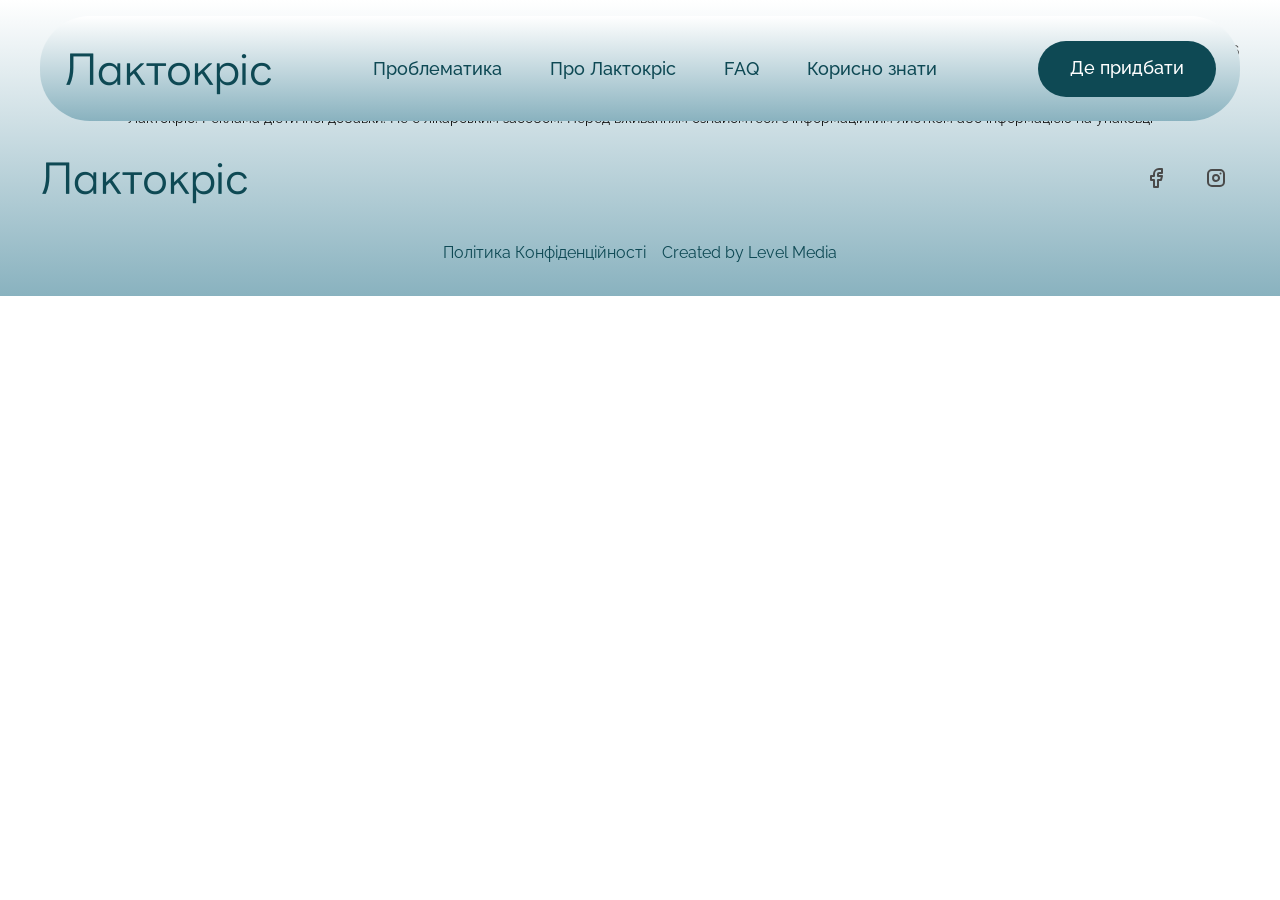
==== blog.html @ 5321812a "Maked section "FAQ"" ====
<!DOCTYPE html>
<html lang="uk">
<head>
  <meta charset="UTF-8">
  <!-- <base href=""> -->
  <title>Лакторіс - Блоги</title>
  <meta name="viewport" content="width=device-width, initial-scale=1.0">

  <link rel="preload" href="assets/fonts/LINESeedJP-Regular.ttf" as="font" type="font/ttf" crossorigin>
  <link rel="preload" href="assets/fonts/Raleway-Light.ttf" as="font" type="font/ttf" crossorigin>
  <link rel="preload" href="assets/fonts/Raleway-Regular.ttf" as="font" type="font/ttf" crossorigin>
  <link rel="preload" href="assets/fonts/Raleway-Medium.ttf" as="font" type="font/ttf" crossorigin>
  <link rel="preload" href="assets/fonts/Raleway-SemiBold.ttf" as="font" type="font/ttf" crossorigin>

  <link rel="stylesheet" href="assets/css/styles.css">

  <!-- <link rel="shortcut icon" href="/assets/img/favicon/favicon.ico" type="image/x-icon">
  <link rel="icon" href="/assets/img/favicon/favicon.ico" type="image/x-icon">
  <link rel="apple-touch-icon" sizes="57x57" href="/assets/img/favicon/apple-icon-57x57.png">
  <link rel="apple-touch-icon" sizes="60x60" href="/assets/img/favicon/apple-icon-60x60.png">
  <link rel="apple-touch-icon" sizes="72x72" href="/assets/img/favicon/apple-icon-72x72.png">
  <link rel="apple-touch-icon" sizes="76x76" href="/assets/img/favicon/apple-icon-76x76.png">
  <link rel="apple-touch-icon" sizes="114x114" href="/assets/img/favicon/apple-icon-114x114.png">
  <link rel="apple-touch-icon" sizes="120x120" href="/assets/img/favicon/apple-icon-120x120.png">
  <link rel="apple-touch-icon" sizes="144x144" href="/assets/img/favicon/apple-icon-144x144.png">
  <link rel="apple-touch-icon" sizes="152x152" href="/assets/img/favicon/apple-icon-152x152.png">
  <link rel="apple-touch-icon" sizes="180x180" href="/assets/img/favicon/apple-icon-180x180.png">
  <link rel="icon" type="image/png" sizes="192x192"  href="/assets/img/favicon/android-icon-192x192.png">
  <link rel="icon" type="image/png" sizes="32x32" href="/assets/img/favicon/favicon-32x32.png">
  <link rel="icon" type="image/png" sizes="96x96" href="/assets/img/favicon-96x96.png">
  <link rel="icon" type="image/png" sizes="16x16" href="/assets/img/favicon-16x16.png">
  <link rel="manifest" href="/assets/img/favicon/manifest.json">
  <meta name="msapplication-TileColor" content="#ffffff">
  <meta name="msapplication-TileImage" content="/assets/img/favicon/ms-icon-144x144.png">
  <meta name="theme-color" content="#ffffff"> -->
</head>
<body>
    <div class="page__inner">
      <header class="page-header__wrapper">
        <div id="header" class="header">
          <a href="/" class="logo not-style" aria-label="На головну сторінку Лактокріс">Лактокріс</a>
          <nav class="nav nav--desktop" aria-label="Головне меню">
            <ul class="not-style">
              <li><a href="#">Проблематика</a></li>
              <li><a href="#">Про Лактокріс</a></li>
              <li><a href="#">FAQ</a></li>
              <li><a href="#">Корисно знати</a></li>
            </ul>
          </nav>
          <a href="#" class="btn btn--primary nav--desktop">Де придбати</a>
          <button class="btn btn--primary burger" id="header-burger" aria-expanded="false" aria-controls="mobile-nav" aria-label="Відкрити меню"><span aria-hidden="true"></span><span aria-hidden="true"></span><span aria-hidden="true"></span></button>
        </div>
        <nav class="nav nav--mobile" id="mobile-nav" aria-label="Мобільне меню">
          <ul class="not-style">
            <li><a href="#">Проблематика</a></li>
            <li><a href="#">Про Лактокріс</a></li>
            <li><a href="#">FAQ</a></li>
            <li><a href="#">Корисно знати</a></li>
          </ul>
          <a href="#" class="btn btn--primary nav--mobile">Де придбати</a>
        </nav>
      </header>
      <main class="main">

      </main>
        
      <footer class="page-footer__wrapper">
        <div class="footer container" id="footer">
          <address class="footer__links not-style">
            <a href="https://eurolifecare.com.ua/" aria-label="На головну сторінку Eurolifecare">
              <img src="assets/img/eurolifecare_logo.png" alt="Логотип Eurolifecare">
            </a>
            <div class="footer__link">
              <svg aria-hidden="true" xmlns="http://www.w3.org/2000/svg" width="24" height="24" fill="none" viewBox="0 0 24 24">
                <use xmlns:xlink="http://www.w3.org/1999/xlink" xlink:href="assets/img/sprites.svg#map-pin"></use>
              </svg>
              <a href="https://goo.gl/maps/f4gwStd8q7zMJ84H6" target="_blank" rel="noopener noreferrer">Україна, Київ, пр. Академіка Глушкова, 42 Б</a>
            </div>
            <div class="footer__link">
              <svg aria-hidden="true" xmlns="http://www.w3.org/2000/svg" width="24" height="24" fill="none" viewBox="0 0 24 24">
                <use xmlns:xlink="http://www.w3.org/1999/xlink" xlink:href="assets/img/sprites.svg#mail"></use>
              </svg>
              <a href="mailto:info@eurolifecare.com.ua">info@eurolifecare.com.ua</a>
            </div>
            <div class="footer__link">
              <svg aria-hidden="true" xmlns="http://www.w3.org/2000/svg" width="24" height="24" fill="none" viewBox="0 0 24 24">
                <use xmlns:xlink="http://www.w3.org/1999/xlink" xlink:href="assets/img/sprites.svg#phone"></use>
              </svg>
              <a href="tel:+380445266486">+38 (044) 526 64 86</a>
            </div>
          </address>
          <div>
            <p>
              <small>Лактокріс. Реклама дієтичної добавки. Не є лікарським засобом. Перед вживанням ознайомтеся з інформаційним листком або інформацією на упаковці</small>
            </p>
          </div>
          <div class="footer__social-links">
            <a href="/" class="logo not-style" aria-label="На головну сторінку Лактокріс">Лактокріс</a>
            <nav class="social-links" aria-label="Соціальні мережі">
              <ul class="not-style">
                <li class="social-links__item">
                  <a class="not-style" href="#" aria-label="Перейти на сторінку Facebook" target="_blank" rel="noopener noreferrer">
                    <svg aria-hidden="true" xmlns="http://www.w3.org/2000/svg" width="24" height="24" fill="none" viewBox="0 0 24 24">
                      <use xmlns:xlink="http://www.w3.org/1999/xlink" xlink:href="assets/img/sprites.svg#facebook"></use>
                    </svg>
                  </a>
                </li>
                <li class="social-links__item">
                  <a class="not-style" href="#" aria-label="Перейти на сторінку Instagram" target="_blank" rel="noopener noreferrer">
                    <svg aria-hidden="true" xmlns="http://www.w3.org/2000/svg" width="24" height="24" fill="none" viewBox="0 0 24 24">
                      <use xmlns:xlink="http://www.w3.org/1999/xlink" xlink:href="assets/img/sprites.svg#instagram"></use>
                    </svg>
                  </a>
                </li>
              </ul>
            </nav>
          </div>
          <div class="footer__legal">
            <a href="privacy-policy.html">Політика Конфіденційності</a>
            <a href="https://levelmedia.com.ua/" target="_blank" rel="noopener noreferrer">Created by Level Media</a>
          </div>
        </div>
      </footer>
    </div>

    <script src="assets/js/main.js"></script>
  </body>
</html>
---- assets/css/styles.css ----
:root {
  --white: #ffffff;
  --gray_400: #6F6E6E;
  --gray_500: #4A4A4A;
  --black_900: #111111;
  --black_1000: #000000;

  --blue_100: #E4EFF3;
  --blue_300: #89B2BF;
  --blue_400: #86A4AA;
  --blue_600: #0E4954;
  --blue_700: #0A3138;
  --blue_800: #08252B;

  --font-main: Raleway,Arial,sans-serif;
  --font-heading: "Line Seed JP",Arial,sans-serif;


  --h1-size: 64px;
  --h2-size: 36px;
  --h3-size: 24px;
  --h4-size: 20px;
  --h5-size: 18px;
  --h6-size: 14px;

  --label-size: 18px;
  --btn-size: 18px;
  --menu-size: 18px;
  --body-size: 16px;
  --bode-small-size: 14px;
  --input-size: 14px;
  --breadcrumbs-size:16px;

  --line-14: 1.4;
  --line-135: 1.35;
  --line-12: 1.2;
  --line-15: 1.15;

  --container-1600: calc(1600px + (120px * 2))
}

*,
*::before,
*::after {
  box-sizing: inherit;
}

html {
  height: 100%;
}

body {
  margin: 0;
  padding: 0;
  
  color: var(--gray_500);
  font-family: var(--font-main);
  
  
  box-sizing: border-box;
}
.page__inner{
  min-height: 100%;
  display: flex;
  flex-direction: column;
  box-sizing: border-box;
}
main{
  flex: 1 0 auto;
}

a {
  color: inherit;
}
@font-face {
  font-family: "Raleway";
  src: url("../fonts/Raleway-Light.ttf") format("truetype");
  font-weight: 300;
  font-style: normal;
  font-display: swap;
}
@font-face {
  font-family: "Raleway";
  src: url("../fonts/Raleway-Regular.ttf") format("truetype");
  font-weight: 400;
  font-style: normal;
  font-display: swap;
}
@font-face {
  font-family: "Raleway";
  src: url("../fonts/Raleway-Medium.ttf") format("truetype");
  font-weight: 500;
  font-style: normal;
  font-display: swap;
}
@font-face {
  font-family: "Raleway";
  src: url("../fonts/Raleway-SemiBold.ttf") format("truetype");
  font-weight: 600;
  font-style: normal;
  font-display: swap;
}
@font-face {
  font-family: "Raleway";
  src: url("../fonts/Raleway-Bold.ttf") format("truetype");
  font-weight: 700;
  font-style: normal;
  font-display: swap;
}

@font-face {
  font-family: "Line Seed JP";
  src: url("../fonts/LINESeedJP-Regular.ttf") format("truetype");
  font-weight: 400;
  font-style: normal;
  font-display: swap;
}

.btn {
  display: inline-flex;
  gap: 8px;
  align-items: center;
  justify-content: center;
  min-height: 56px;
  padding: 0 32px;
  border-radius: 100px;
  text-decoration: none;
  font-family: inherit;
  background-color: transparent;
  font-size: var(--btn-size);
  line-height: var(--line-135);
  font-weight: 500;
  border: none;
  cursor: pointer;
  transition: background 0.2s ease, transform 0.2s ease, color 0.2s ease, outline 0.2s ease;
}
.btn:disabled{
  cursor: not-allowed;
}
.btn--icon{
  padding: 0 16px;
}
.btn--icon,
.btn--primary{
  color: var(--white);
  background-color: var(--blue_600);
}
.btn--icon:not(:disabled):hover,
.btn--primary:not(:disabled):hover{
  background-color: var(--blue_700);
}
.btn--icon:not(:disabled):focus-visible,
.btn--primary:not(:disabled):focus-visible{
  outline: 3px solid var(--blue_300);
  outline-offset: 0;
}
.btn--icon:not(:disabled):active,
.btn--primary:not(:disabled):active{
  background-color: var(--blue_800);
  color: var(--white);
}
.btn.btn--icon:disabled,
.btn.btn--primary:disabled{
  background-color: var(--gray_400) !important;
  color: var(--white) !important;
}

@property --color-start {
  syntax: '<color>';
  initial-value: #E4EFF3;
  inherits: false;
}

@property --color-end {
  syntax: '<color>';
  initial-value: #E4EFF3;
  inherits: false;
}
.btn--secondary {
  background: radial-gradient( var(--color-start), var(--color-end));
  box-shadow: inset 0 0 0 1px var(--blue_600);
  color: var(--blue_600);
  transition: --color-start 0.2s ease, --color-end 0.2s ease;
}

.btn--secondary:not(:disabled):hover {
  --color-start: #E4EFF3;
  --color-end: #89B2BF;
  box-shadow: inset 0 0 0 1px var(--blue_700);
}

.btn--secondary:not(:disabled):focus-visible{
  box-shadow: inset 0 0 0 1px var(--blue_700);
  outline: 3px solid var(--blue_700);
  color: var(--blue_700);
  outline-offset: 0;
}
.btn--secondary:not(:disabled):active{
  --color-start: #08252B;
  --color-end: #08252B;
  color: var(--white);
}
.btn.btn--secondary:disabled{
  --color-start: #E4EFF3;
  --color-end: #E4EFF3;
  box-shadow: inset 0 0 0 1px var(--gray_400) !important;
  color: var(--gray_500) !important;
}


a:not(.btn) {
  transition: color 0.2s ease;
  text-decoration: underline dotted;
}
a:not(.btn):hover {
  color: var(--blue_600);
}
h1,
h2,
.h1,
.h2{
  margin: 0 0 16px;
  color: var(--blue_600);
  line-height: var(--line-12);
  font-weight: 600;
}

h3,
h4,
.h3,
.h4 {
  margin: 0 0 16px;
  color: var(--blue_600);
  line-height: var(--line-14);
  font-weight: 600;
}
h5,
h6,
.h5,
.h6{
  margin: 0 0 8px;
  color: var(--blue_600);
  line-height: var(--line-14);
  font-weight: 600;
}

h1, .h1 {
  font-size: var(--h1-size);
}
h2, .h2 {
  font-size: var(--h2-size);
}
h3, .h3 {
  font-size: var(--h3-size);
}
h4, .h4 {
  font-size: var(--h4-size);
}
h5, .h5 {
  font-size: var(--h5-size);
}
h6, .h6 {
  font-size: var(--h6-size);
}

p:not(:last-child), .custom-table:not(:last-child), .quote-card:not(:last-child) {
  margin: 0 0 12px;
}
p:last-child{
  margin-bottom: 0 !important;
}
p:first-child {
    margin-top: 0 !important;
}
p, ul:not(.not-style) li, a, .a-link, th{
  font-size: var(--body-size);
  line-height: var(--line-14);
  font-weight: 400;
}
p > strong,
p > b{
  font-weight: 600;
}

ul:not(.not-style),
ol:not(.not-style) {
  margin: 0;
  padding: 0;
}
ul:not(.not-style):not(:last-child),
ol:not(.not-style):not(:last-child) {
  margin-bottom: 12px;
}
ul.not-style,
ul.not-style li,
ol.not-style,
ol.not-style li{
  list-style: none;
  margin: 0;
  padding: 0;
}

ul:not(.not-style) li,
ol:not(.not-style) li {
  margin-left: 21px;
}
ul:not(.not-style) li:not(:last-child),
ol:not(.not-style) li:not(:last-child) {
  margin-bottom: 8px;
}

ul:not(.not-style) li::marker {
  font-size: 10px;
}
a.not-style{
  text-decoration: none;
  display: block;
  line-height: 0;
}
address.not-style{
  font-style: normal;
}
p small{
  font-size: var(--bode-small-size);
}

.custom-table {
  width: 100%;
  border-collapse: separate; 
  border-spacing: 0;
  border-radius: 24px;
  overflow: hidden;
  color: var(--blue_700);
  text-align: center;
  background-color: var(--white);
}

.custom-table th,
.custom-table td {
  padding: 16px;
  margin: 0;
}

.custom-table thead th {
  background-color: var(--blue_100);
}

.custom-table th:not(:last-child),
.custom-table td:not(:last-child) {
  border-right: 1px solid var(--blue_100);
}

.quote-card {
  display: flex;
  flex-direction: column;
  gap: 24px;
  padding: 24px;
  border-radius: 40px;
  background-color: var(--blue_100);
  margin: 0;
  box-sizing: border-box;
}
.quote-card__body {
  display: flex;
  flex-direction: column;
  gap: 16px;
}
.quote-icon {
  fill: var(--blue_700);
  flex-shrink: 0;
}
.quote-icon--start {
  align-self: flex-start;
}
.quote-icon--end {
  align-self: flex-end;
  transform: rotate(180deg);
}
.quote-card__content {
  margin: 0;
}
.quote-card__content p {
  margin: 0;
  color: var(--blue_700);
}
.quote-card__author {
  color: var(--gray_500);
}

.embed-responsive {
  position:relative;
  display:block;
  width:100%;
  padding:0;
  overflow:hidden
}
.embed-responsive::before {
  content:'';
  display:block;
  padding-top:56.25%
}
.embed-responsive img,.embed-responsive iframe,.embed-responsive video {
  position:absolute;
  top:0;
  bottom:0;
  left:0;
  width:100%;
  height:auto;
  border:0
}
.embed-responsive--4-3::before {
  padding-top:75%
}


.page-header__wrapper{
  position: fixed;
  top: 0;
  left: 0;
  width: 100%;
  padding: 0 120px;
  z-index: 10;
  transition: transform 0.3s ease;
}

/* For the script, hiding header */
.page-header__wrapper.is-hidden {
  transform: translateY(-100%);
}

.header {
  display: flex;
  justify-content: space-between;
  align-items: center;
  background: linear-gradient(180deg, #FFFFFF 0%, #89B2BF 100%);
  border-radius: 50px;
  padding: 24px;
  width: 100%;
  margin: 16px auto 0;
  z-index: 10;
  max-width: 1600px;
  position: relative;
}

.logo {
  font-size: 40px;
  font-weight: 400;
  line-height: var(--line-14);
  font-family: var(--font-heading);
  color: var(--blue_600);
  text-decoration: none;
}

.nav a:not(.btn) {
  text-decoration: none;
  color: var(--blue_600);
  font-weight: 500;
  font-size: var(--menu-size);
  line-height: var(--line-14);
  transition: color 0.2s ease;
  padding: 16px;
}
.nav.nav--desktop ul {
  display: flex;
  gap: 16px;
}
.nav.nav--mobile ul {
  margin-top: 52px;
  display: flex;
  flex-direction: column;
  gap: 8px;
}
.nav ul.not-style li{
  display: flex;
  justify-content: center;
}
.nav.nav--mobile {
  display: none;
  flex-direction: column;
  position: absolute;
  right: 0;
  top:0;
  z-index: 9;
  margin: calc(16px + 52px) 32px 0 0;
  background-color: var(--blue_100);
  border-radius: 0 20px 24px 24px;
  width: 288px;
  padding: 0px 16px 16px;
  transform: translateY(-20px);
  opacity: 0;
  visibility: hidden;
  pointer-events: none;
  transition: transform 0.3s, opacity 0.3s, visibility 0.3s;
}
.nav.nav--mobile.active {
  transform: translateY(0);
  opacity: 1;
  visibility: visible;
  pointer-events: auto;
  border-radius: 0 10px 24px 24px;
}
.nav a:not(.btn):hover {
    color: var(--blue_700);
}
.burger {
  display: none;
}

footer{
  flex-shrink: 0;
}
.page-footer__wrapper{
  padding: 24px 0 16px;
  background: linear-gradient(180deg, #FFFFFF 0%, #89B2BF 100%);
}
.footer{
  display: flex;
  flex-direction: column;
  gap: 24px;
}
.footer div:nth-child(2) > p{
  text-align: center;
  color: var(--black_900);
}
.footer__links{
  display: flex;
  justify-content: space-between;
}
.footer__link{
  display: flex;
  gap: 8px;
  padding: 16px 0;
}
.footer__social-links{
  display: flex;
  justify-content: space-between;
  align-items: center;
}
.social-links ul{
  display: flex;
  gap: 12px;
}
.social-links__item {
  width: 48px;
  height: 48px;
  display: flex;
  justify-content: center;
  align-items: center;
}
.footer__legal{
  display: flex;
  gap: 16px;
  justify-content: center;
}
.footer__legal a{
  padding: 16px 0;
  color: var(--blue_600);
  text-decoration: none;
}

.page-footer__wrapper a:focus-visible {
  outline: 3px solid var(--blue_600);
  outline-offset: 4px;
  border-radius: 4px;
}

.page-footer__wrapper a:focus:not(:focus-visible) {
  outline: none;
}

.section {
  margin: 120px 0;
}
.section:first-child {
  margin-top: 0;
}

.container,
.container-2 {
  padding: 0 120px;
  margin-right: auto;
  margin-left: auto;
  max-width: var(--container-1600);
}
.container-3 {
  margin-right: auto;
  margin-left: auto;
  padding: 0 150px;
  max-width: calc(1062px + (150px * 2));
}

.hero {
  display: flex;
  justify-content: space-between;
  position: relative;
  margin-top: 168px;
  padding: 40px 96px 0;
  border-radius: 64px;
  background-repeat: no-repeat;
  background-position: top;
  background-size: cover;
  background-image: url("../images/hero-2.png");
  position: relative;
  overflow: hidden;
}
.hero__ellipse{
  position: absolute;
  top: -932px;
  left: -747px;  
}
.hero::before{
  content: "";
  position: absolute;
  top: -932px;
  left: -747px;  
  width: 1941px;
  height: 1941px;
  z-index: 2;
  background-image: url("../images/Ellipse.svg");
}

.hero__header{
  display: flex;
  flex-direction: column;
  gap: 8px;
}
.hero__content {
  display: flex;
  flex-direction: column;
  gap: 24px;
  flex: 1 0 auto;
  z-index: 3;
}
.hero__img img{
  width: 100%;
  min-width: 360px;
}
.hero__img {
  z-index: 3;
  display: flex;
  align-items: end;
}

.hero h1 {
  font-family: var(--font-heading);
  font-size: 80px;
  font-weight: 400;
  line-height: var(--line-14);
  margin: 0;
}

.hero h1 ~ p {
  display: flex;
  flex-wrap: wrap;
  align-items: center;
  gap: 8px;
  font-family: var(--font-main);
  font-size: 36px;
  line-height: var(--line-14);
  color: var(--blue_600);
  font-weight: 300;
}
.hero em{
  font-style: italic;
  background-color: var(--white);
  border-radius: 100px;
  display: flex;
  justify-self: start;
  color: var(--blue_800);
  padding: 8px 16px;
  font-weight: 400;
}
.hero__cta .btn{
  flex-shrink: 0;
}
.hero__cta{
  display: flex;
  align-items: start;
  gap: 40px;
}
.hero__cta img{
  max-width: 524px;
  width: 100%;
}

.card {
  display: flex;
  gap: 16px;
  flex-direction: column;
  padding: 24px;
  border-radius: 40px;
  background: linear-gradient(180deg, var(--blue_100) 0%,var(--white) 100%);
}
.container__header {
  text-align: center;
}
.container__header *:last-child{
  margin: 0;
}

.container__content {
  display: flex;
  gap: 24px;
  flex-direction: column;
}
.problems__list {
  display: grid;
  grid-template-columns: repeat(3, 1fr);
  gap: 16px;
}
.card__img {
  display: flex;
  justify-content: center;
}
.card__text h4 {
  text-align: center;
}
.card__text p {
  color: var(--gray_400);
}

.medicinal-product {
  display: flex;
  gap: 96px;
  align-items: center;
}
.medicinal-product__img {
  border-radius: 48px;
  flex: 0 0 33.333%;
}
.medicinal-product__texts {
  display: flex;
  flex-direction: column;
  gap: 32px;
  align-items: start;
  flex: 1;
}
.medicinal-product__texts h2 {
  margin: 0;
}

.advantage {
  display: flex;
  gap: 16px;
}
.advantage .card{
  flex: 1 0 35%;
}

.advantage__img {
  width: 25%;
  align-self: center;
}
.advantage__img img {
  width: 100%;
}

.how-to-take__steps {
  display: grid;
  grid-template-columns: repeat(3, 1fr);
  gap: 16px;
}

.step-badge {
  background-color: var(--blue_100);
  border-radius: 100px;
  padding: 8px 16px;
  display: flex;
  align-items: center;
  justify-content: center;
}

.step-badge *{
  margin: 0;
}

.how-to-take__texts {
  text-align: center;
}

.where-buy {
  display: flex;
  gap: 16px;
  align-items: end;
}
.where-buy__img {
  width: 37.5%;
}
.where-buy__img img {
  width: 100%;
}
.where-buy__info {
  display: flex;
  flex-direction: column;
  gap: 24px;
  flex: 1;
}
.where-buy__links {
  display: grid;
  gap: 8px;
  grid-template-columns: repeat(2, 1fr);
}

.faq-container {
  display: flex;
  flex-direction: column;
  gap: 16px;
}

.faq-item {
  border-radius: 24px;
  background-color: var(--blue_100);
  overflow: hidden;
  transition: background-color 0.3s ease, box-shadow 0.3s ease;
}

.faq-item.is-active {
  background-color: var(--white);
  box-shadow: inset 0 0 0 1px var(--blue_600);
}

.faq-header {
  width: 100%;
  display: flex;
  justify-content: space-between;
  align-items: center;
  padding: 16px 32px;
  background: none;
  border: none;
  cursor: pointer;
  text-align: left;
  color: var(--blue_600);
  transition: outline 0.2s ease;
}
.faq-header:focus {
  outline: none;
}

.faq-header:focus-visible {
  outline: 2px solid var(--blue_600);
  outline-offset: -2px;
  border-radius: 24px;
}

.faq-title {
  margin: 0;
}

.faq-icon {
  position: relative;
  width: 24px;
  height: 24px;
  display: flex;
  align-items: center;
  justify-content: center;
}

.faq-icon span {
  position: absolute;
  width: 14px;
  height: 2px;
  background-color: var(--blue_600);
  border-radius: 4px;
  transition: transform 0.3s ease;
}

.faq-icon span:nth-child(2) {
  transform: rotate(-90deg);
}

.faq-item.is-active .faq-icon span:nth-child(2) {
  transform: rotate(0deg); 
}

.faq-content {
  display: grid;
  grid-template-rows: 0fr;
  transition: grid-template-rows 0.3s ease-out;
}
.faq-item.is-active .faq-content {
  grid-template-rows: 1fr;
}

.faq-content-inner {
  min-height: 0;
  overflow: hidden;
}
.faq-content-inner p {
  margin: 0;
  padding: 0 32px 16px 32px;
  color: var(--gray_400);
}

@media (max-width: 1439px) {
  :root {
    --container-1600: calc(1600px + (40px * 2))
  }
  .page-header__wrapper,
  .container,
  .container-2 {
    padding: 0 40px;
  }

  .container-3 {
    margin-right: auto;
    margin-left: auto;
    padding: 0 40px;
    max-width: calc(1130px + (40px * 2));
  }

  .hero{
    padding: 40px 40px 0;
  }
  .hero::before{
    left: -1004px;
  }

  .medicinal-product__img {
    flex: 0 0 45%;
  }
}
@media (max-width: 1200px) {
  .container-2,
  .container-3 {
    padding: 0 92px;
  }
  .container-3 {
    max-width: var(--container-1600);
  }
  .nav--desktop {
    display: none;
  }
  .nav.nav--mobile {
    display: flex;
  }

  .burger {
    display: inline-flex;
    flex-direction: column;
    gap: 4px;
    width: calc(24px + (32px * 2));
    cursor: pointer;
    align-items: center;
    justify-content: center;
  }
  .burger span {
    display: block;
    width: calc(100% - 6px);
    height: 2px;
    background-color: var(--white);
    transition: transform 0.3s ease, opacity 0.3s ease;
    border-radius: 100px;
  }
  .burger.active span:nth-child(1) {
    transform: translateY(6px) rotate(45deg);
  }
  .burger.active span:nth-child(2) {
    opacity: 0;
  }
  .burger.active span:nth-child(3) {
    transform: translateY(-6px) rotate(-45deg);
  }

  .footer__links{
    flex-direction: column;
  }
  .hero{
    padding: 40px 40px 0;
  }
  .hero__cta {
    flex-direction: column;
  }
  .hero__content{
    flex: 0 0 100%;
  }
  .hero__cta img{
    margin-bottom: 24px;
    max-width: 59%;
  }
  .hero::before{
    left: -803px;
  }
  .hero__img {
    z-index: 2;
    display: flex;
    align-items: end;
    position: absolute;
    right: 0;
    bottom: 0px;
  }
  .hero__img img{
    min-width: auto;
    max-width: 370px;
  }

  .problems__list {
    grid-template-columns: repeat(1, 1fr);
  }
  .card__text p {
    margin: 0 32px;
    text-align: center;
  }
  
  .medicinal-product {
    flex-direction: column;
    gap: 24px;
  }
  .medicinal-product__img {
    flex: 0 0 100%;
  }

  .advantage {
    flex-direction: column;
  }
  .advantage .card{
    flex: 1 0 100%;
  }
  .advantage__img {
    width: auto;
  }

  .where-buy {
    flex-direction: column;
  }
  .where-buy__img,
  .where-buy__info {
    width: 100%;
  }
}
@media (max-width: 767px) {
  :root {
    --h1-size: 32px;
    --h2-size: 26px;
    --h3-size: 22px;
    --h4-size: 18px;
    --h5-size: 16px;

    --body-size: 14px;
    --breadcrumbs-size:14px;
  }

  h2,
  .h2 {
    line-height: var(--line-15);
  }
  .section {
    margin: 80px 0;
  }
  .container-2,
  .container-3 {
    padding: 0 64px;
  }

  .header {
    padding: 12px 16px;
    background: radial-gradient(#E4EFF3,#89B2BF);
  }
  .logo {
    font-size: 20px;
  }
  .nav.nav--mobile ul {
    margin-top: 40px;
  }
  .nav.nav--mobile {
    margin: calc(16px + 40px) 16px 0 0;
  }
  .footer__social-links{
    flex-direction: column;
    justify-content: start;
    align-items: start;
    gap: 16px;
  }
  .social-links__item:first-child{
    width: calc(48px - 12px);
    justify-content: start;
  }
  .hero{
    margin-top: 120px;
  }
  .hero__img {
    max-width: 50%;
  }
  .hero__img img{
    max-width: 350px;
  }

  .problems__list {
    grid-template-columns: repeat(1, 1fr);
  }
  .card__text p {
    margin: 0;
  }
  .how-to-take__steps {
    grid-template-columns: 1fr;
  }
}
@media (max-width: 550px) {
  :root {
    --container-1600: calc(1600px + (16px * 2))
  }
  .section {
    margin: 48px 0;
  }
  .page-header__wrapper,
  .container,
  .container-2,
  .container-3 {
    padding: 0 16px;
  }

  .btn:not(.burger) {
    padding: 0 16px;
  }
  .hero__img{
    display: none;
  }
  .hero h1 {
    font-size: 36px;
  }
  .hero h1 ~ p {
    font-size: 24px;
  }
  .hero{
    padding: 16px 16px 0;
    border-radius: 32px;
  }
  .hero__cta {
    gap: 24px;
  }
  .hero__cta img{
    margin-bottom: 16px;
    max-width: 100%;
  }
}
@media (max-width: 390px) {
  .footer__legal{
    flex-direction: column;
    gap: 8px;
  }
}
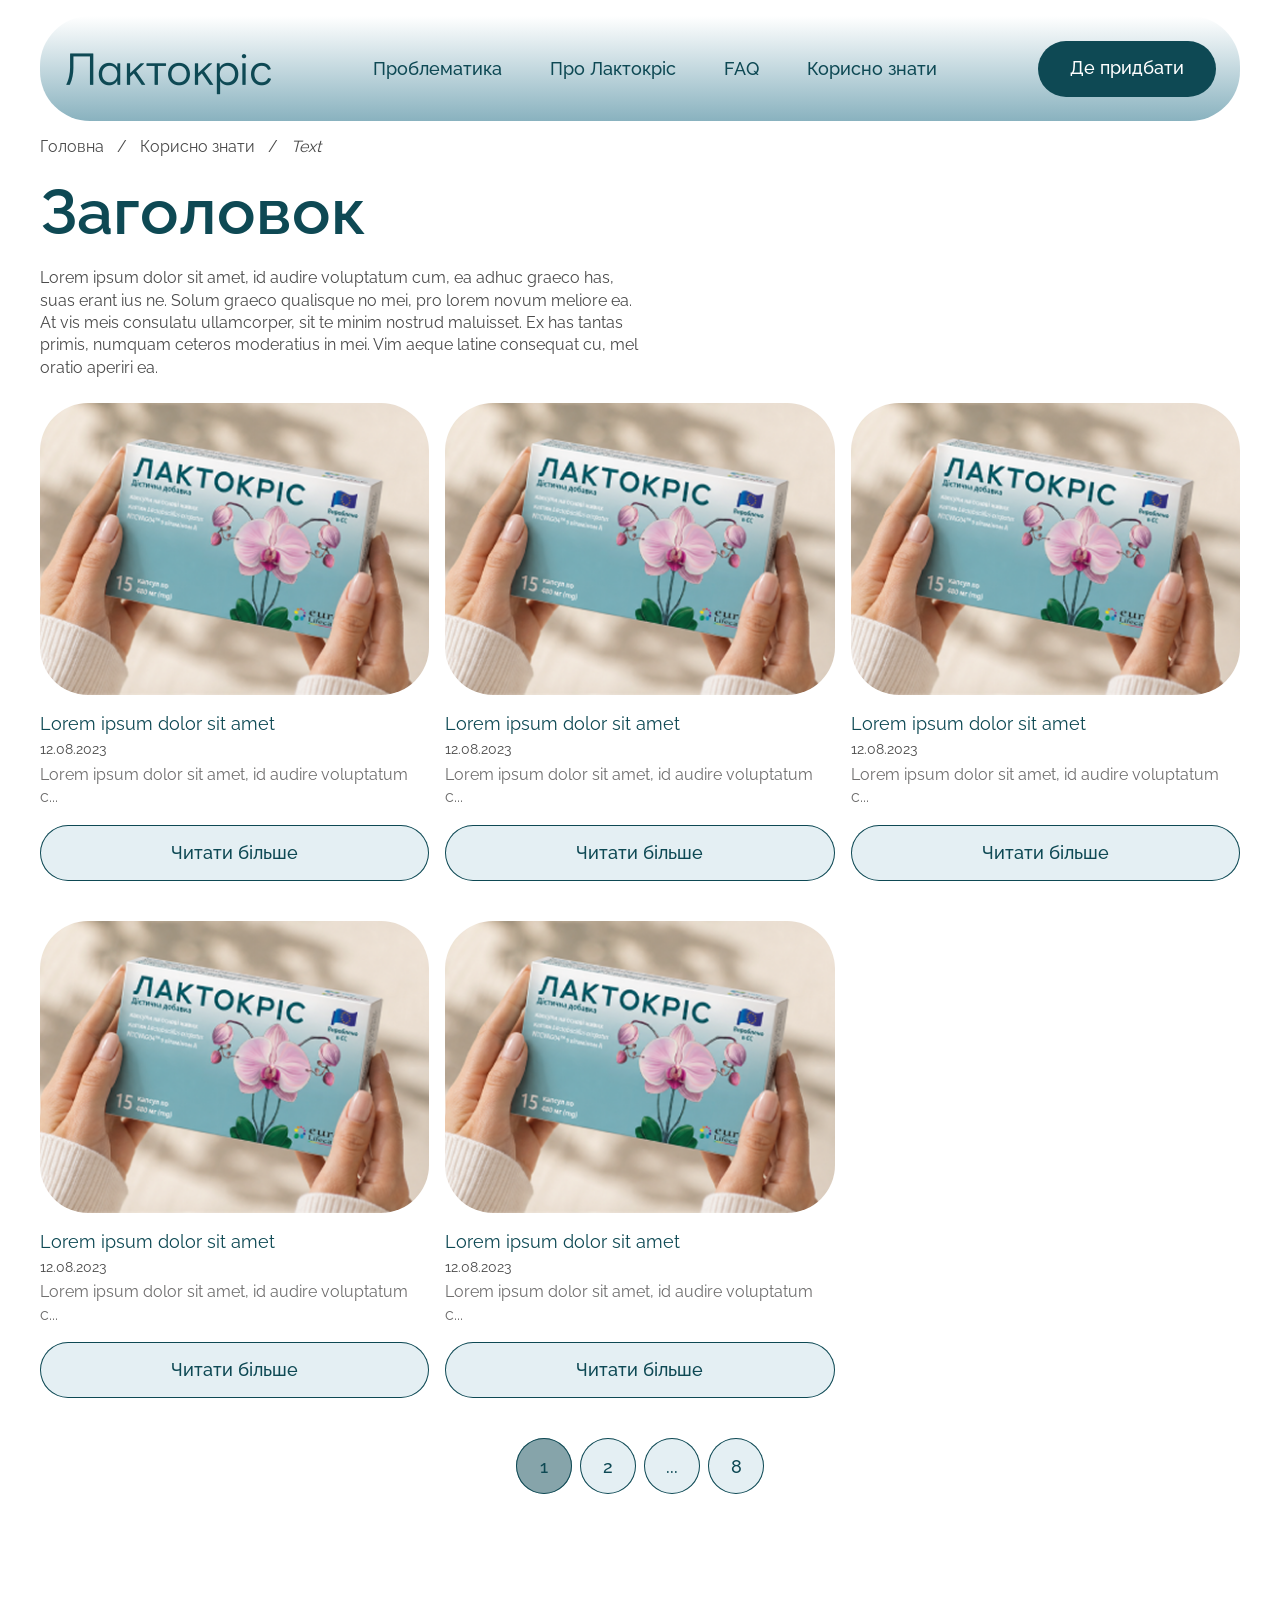
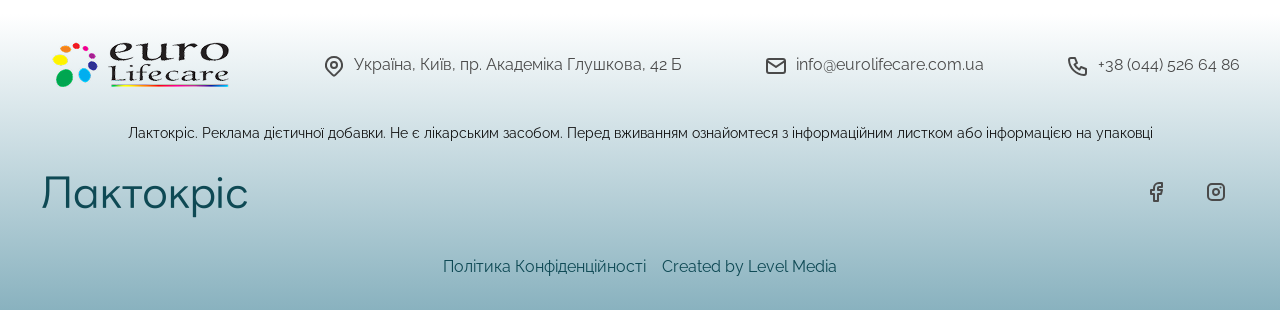
==== commit dac60175: "Maked page "Blog"" ====
--- a/blog.html
+++ b/blog.html
@@ -61,6 +61,176 @@
         </nav>
       </header>
       <main class="main">
+        <section class="container breadcrumb">
+          <nav aria-label="Хлібні крихти">
+            <ul class="breadcrumbs not-style-2" itemscope itemtype="https://schema.org/BreadcrumbList">
+              
+              <li class="breadcrumbs__item" itemprop="itemListElement" itemscope itemtype="https://schema.org/ListItem">
+                <a href="/" class="breadcrumbs__link" itemprop="item">
+                  <span itemprop="name">Головна</span>
+                </a>
+                <meta itemprop="position" content="1" />
+              </li>
+
+              <li class="breadcrumbs__item" itemprop="itemListElement" itemscope itemtype="https://schema.org/ListItem">
+                <a href="/korysno" class="breadcrumbs__link" itemprop="item">
+                  <span itemprop="name">Корисно знати</span>
+                </a>
+                <meta itemprop="position" content="2" />
+              </li>
+
+              <li class="breadcrumbs__item" itemprop="itemListElement" itemscope itemtype="https://schema.org/ListItem">
+                <span class="breadcrumbs__current" itemprop="name" aria-current="page">Text</span>
+                <meta itemprop="position" content="3" />
+              </li>
+
+            </ul>
+          </nav>
+        </section>
+        <section class="section container container__content">
+          <div class="container__header--blog">
+            <h1>Заголовок</h1>
+            <p>Lorem ipsum dolor sit amet, id audire voluptatum cum, ea adhuc graeco has, suas erant ius ne. Solum graeco qualisque no mei, pro lorem novum meliore ea. At vis meis consulatu ullamcorper, sit te minim nostrud maluisset. Ex has tantas primis, numquam ceteros moderatius in mei. Vim aeque latine consequat cu, mel oratio aperiri ea.</p>
+          </div>
+          <div>
+            <ul class="articles-grid not-style-2">
+            
+              <li class="articles-grid__item">
+                <article itemscope itemtype="https://schema.org/BlogPosting">
+                  <a href="post.html" class="embed-responsive embed-responsive--4-3" aria-hidden="true" tabindex="-1">
+                    <img src="assets/images/image-4-3.png" alt="Упаковка препарату Лактокріс" loading="lazy" width="388" height="291">
+                  </a>
+            
+                  <div class="article-content">
+                    <h3 class="h5" itemprop="headline">
+                      <a href="post.html" itemprop="url">Lorem ipsum dolor sit amet</a>
+                    </h3>
+            
+                    <time itemprop="datePublished" datetime="2023-08-12">12.08.2023</time>
+            
+                    <p itemprop="description">
+                      Lorem ipsum dolor sit amet, id audire voluptatum c...
+                    </p>
+            
+                    <a href="post.html" class="btn btn--secondary" aria-label="Читати більше про Lorem ipsum dolor sit amet">
+                      Читати більше
+                    </a>
+                  </div>
+                </article>
+              </li>
+              <li class="articles-grid__item">
+                <article itemscope itemtype="https://schema.org/BlogPosting">
+                  <a href="post.html" class="embed-responsive embed-responsive--4-3" aria-hidden="true" tabindex="-1">
+                    <img src="assets/images/image-4-3.png" alt="Упаковка препарату Лактокріс" loading="lazy" width="388" height="291">
+                  </a>
+            
+                  <div class="article-content">
+                    <h3 class="h5" itemprop="headline">
+                      <a href="post.html" itemprop="url">Lorem ipsum dolor sit amet</a>
+                    </h3>
+            
+                    <time itemprop="datePublished" datetime="2023-08-12">12.08.2023</time>
+            
+                    <p itemprop="description">
+                      Lorem ipsum dolor sit amet, id audire voluptatum c...
+                    </p>
+            
+                    <a href="post.html" class="btn btn--secondary" aria-label="Читати більше про Lorem ipsum dolor sit amet">
+                      Читати більше
+                    </a>
+                  </div>
+                </article>
+              </li>
+              <li class="articles-grid__item">
+                <article itemscope itemtype="https://schema.org/BlogPosting">
+                  <a href="post.html" class="embed-responsive embed-responsive--4-3" aria-hidden="true" tabindex="-1">
+                    <img src="assets/images/image-4-3.png" alt="Упаковка препарату Лактокріс" loading="lazy" width="388" height="291">
+                  </a>
+            
+                  <div class="article-content">
+                    <h3 class="h5" itemprop="headline">
+                      <a href="post.html" itemprop="url">Lorem ipsum dolor sit amet</a>
+                    </h3>
+            
+                    <time itemprop="datePublished" datetime="2023-08-12">12.08.2023</time>
+            
+                    <p itemprop="description">
+                      Lorem ipsum dolor sit amet, id audire voluptatum c...
+                    </p>
+            
+                    <a href="post.html" class="btn btn--secondary" aria-label="Читати більше про Lorem ipsum dolor sit amet">
+                      Читати більше
+                    </a>
+                  </div>
+                </article>
+              </li>
+              <li class="articles-grid__item">
+                <article itemscope itemtype="https://schema.org/BlogPosting">
+                  <a href="post.html" class="embed-responsive embed-responsive--4-3" aria-hidden="true" tabindex="-1">
+                    <img src="assets/images/image-4-3.png" alt="Упаковка препарату Лактокріс" loading="lazy" width="388" height="291">
+                  </a>
+            
+                  <div class="article-content">
+                    <h3 class="h5" itemprop="headline">
+                      <a href="post.html" itemprop="url">Lorem ipsum dolor sit amet</a>
+                    </h3>
+            
+                    <time itemprop="datePublished" datetime="2023-08-12">12.08.2023</time>
+            
+                    <p itemprop="description">
+                      Lorem ipsum dolor sit amet, id audire voluptatum c...
+                    </p>
+            
+                    <a href="post.html" class="btn btn--secondary" aria-label="Читати більше про Lorem ipsum dolor sit amet">
+                      Читати більше
+                    </a>
+                  </div>
+                </article>
+              </li>
+              <li class="articles-grid__item">
+                <article itemscope itemtype="https://schema.org/BlogPosting">
+                  <a href="post.html" class="embed-responsive embed-responsive--4-3" aria-hidden="true" tabindex="-1">
+                    <img src="assets/images/image-4-3.png" alt="Упаковка препарату Лактокріс" loading="lazy" width="388" height="291">
+                  </a>
+            
+                  <div class="article-content">
+                    <h3 class="h5" itemprop="headline">
+                      <a href="post.html" itemprop="url">Lorem ipsum dolor sit amet</a>
+                    </h3>
+            
+                    <time itemprop="datePublished" datetime="2023-08-12">12.08.2023</time>
+            
+                    <p itemprop="description">
+                      Lorem ipsum dolor sit amet, id audire voluptatum c...
+                    </p>
+            
+                    <a href="post.html" class="btn btn--secondary" aria-label="Читати більше про Lorem ipsum dolor sit amet">
+                      Читати більше
+                    </a>
+                  </div>
+                </article>
+              </li>
+            
+            </ul>
+            <nav aria-label="Навігація по сторінкам блогу">
+              <ul class="pagination not-style-2">
+                <li>
+                  <a href="/blog?page=1" aria-current="page" class="btn btn--secondary btn--icon pagination__link pagination__link--active" aria-label="Сторінка 1">1</a>
+                </li>
+                <li>
+                  <a href="/blog?page=2" class="btn btn--secondary btn--icon pagination__link" aria-label="Сторінка 2">2</a>
+                </li>
+                <li>
+                  <span aria-hidden="true" class="btn btn--secondary btn--icon pagination__link pagination__ellipsis">...</span>
+                  <span class="visually-hidden">Пропущені сторінки</span>
+                </li>
+                <li>
+                  <a href="/blog?page=8" class="btn btn--secondary btn--icon pagination__link" aria-label="Сторінка 8">8</a>
+                </li>
+              </ul>
+            </nav>
+          </div>
+        </section>
 
       </main>
         
--- a/assets/css/styles.css
+++ b/assets/css/styles.css
@@ -124,7 +124,7 @@
   min-height: 56px;
   padding: 0 32px;
   border-radius: 100px;
-  text-decoration: none;
+  text-decoration: none !important;
   font-family: inherit;
   background-color: transparent;
   font-size: var(--btn-size);
@@ -280,6 +280,15 @@
 p > strong,
 p > b{
   font-weight: 600;
+}
+
+.not-style-2 {
+  list-style: none;
+  padding: 0;
+  margin: 0;
+}
+.not-style-2 > * {
+  margin: 0 !important;
 }
 
 ul:not(.not-style),
@@ -445,7 +454,7 @@
 .logo {
   font-size: 40px;
   font-weight: 400;
-  line-height: var(--line-14);
+  line-height: normal !important;
   font-family: var(--font-heading);
   color: var(--blue_600);
   text-decoration: none;
@@ -481,16 +490,19 @@
   right: 0;
   top:0;
   z-index: 9;
-  margin: calc(16px + 52px) 32px 0 0;
+  margin: calc(16px + 52px) 40px 0 0;
   background-color: var(--blue_100);
   border-radius: 0 20px 24px 24px;
   width: 288px;
-  padding: 0px 16px 16px;
+  padding: 16px 16px 24px;
   transform: translateY(-20px);
   opacity: 0;
   visibility: hidden;
   pointer-events: none;
   transition: transform 0.3s, opacity 0.3s, visibility 0.3s;
+}
+.btn.nav--mobile {
+  margin-top: 40px;
 }
 .nav.nav--mobile.active {
   transform: translateY(0);
@@ -498,6 +510,7 @@
   visibility: visible;
   pointer-events: auto;
   border-radius: 0 10px 24px 24px;
+  box-shadow: inset 0px 0px 0 2px var(--blue_600);
 }
 .nav a:not(.btn):hover {
     color: var(--blue_700);
@@ -530,6 +543,9 @@
   display: flex;
   gap: 8px;
   padding: 16px 0;
+}
+.footer__link a {
+  text-decoration: none;
 }
 .footer__social-links{
   display: flex;
@@ -573,6 +589,45 @@
 }
 .section:first-child {
   margin-top: 0;
+}
+.breadcrumb {
+  margin-top: 136px;
+}
+.breadcrumb ~ section {
+  margin-top: 16px;
+}
+
+.breadcrumbs {
+  display: flex;
+  align-items: center;
+  flex-wrap: wrap;
+  font-size: var(--breadcrumbs-size);
+  font-weight: 400;
+  color: var(--gray_500);
+}
+
+.breadcrumbs__item {
+  display: flex;
+  align-items: center;
+}
+
+.breadcrumbs__item:last-child {
+  font-style: italic;
+}
+
+.breadcrumbs__item:not(:last-child)::after {
+  content: "/";
+  display: inline-block;
+  margin: 0 13px;
+  font-style: normal;
+}
+
+.breadcrumbs__link {
+  text-decoration: none !important;
+}
+
+.breadcrumbs__link:hover {
+  text-decoration: underline dotted !important;
 }
 
 .container,
@@ -658,7 +713,7 @@
   font-size: 36px;
   line-height: var(--line-14);
   color: var(--blue_600);
-  font-weight: 300;
+  font-weight: 400;
 }
 .hero em{
   font-style: italic;
@@ -691,6 +746,17 @@
   border-radius: 40px;
   background: linear-gradient(180deg, var(--blue_100) 0%,var(--white) 100%);
 }
+.card__img {
+  display: flex;
+  justify-content: center;
+}
+.card__text h4 {
+  text-align: center;
+}
+.card__text p {
+  color: var(--gray_400);
+}
+
 .container__header {
   text-align: center;
 }
@@ -708,16 +774,6 @@
   grid-template-columns: repeat(3, 1fr);
   gap: 16px;
 }
-.card__img {
-  display: flex;
-  justify-content: center;
-}
-.card__text h4 {
-  text-align: center;
-}
-.card__text p {
-  color: var(--gray_400);
-}
 
 .medicinal-product {
   display: flex;
@@ -762,9 +818,9 @@
 }
 
 .step-badge {
-  background-color: var(--blue_100);
+  background: linear-gradient(180deg, var(--blue_100) 0%,var(--white) 100%);
   border-radius: 100px;
-  padding: 8px 16px;
+  padding: 16px;
   display: flex;
   align-items: center;
   justify-content: center;
@@ -799,6 +855,9 @@
   display: grid;
   gap: 8px;
   grid-template-columns: repeat(2, 1fr);
+}
+.where-buy__links li a {
+  width: 100%;
 }
 
 .faq-container {
@@ -890,6 +949,99 @@
   padding: 0 32px 16px 32px;
   color: var(--gray_400);
 }
+.faq-title-wrapper{
+  margin: 0;
+  padding: 0;
+}
+
+.container__header--blog {
+  width: 41.67%;
+}
+
+.visually-hidden {
+  position: absolute;
+  width: 1px;
+  height: 1px;
+  padding: 0;
+  margin: -1px;
+  overflow: hidden;
+  clip: rect(0, 0, 0, 0);
+  white-space: nowrap;
+  border: 0;
+}
+
+.articles-grid {
+  display: grid;
+  grid-template-columns: repeat(4, 1fr);
+  gap: 40px 16px;
+  list-style: none;
+  padding: 0;
+  margin: 0 0 40px 0 !important;
+}
+
+.articles-grid__item article {
+  height: 100%;
+  display: flex;
+  flex-direction: column;
+}
+
+.articles-grid__item img {
+  width: 100%;
+  height: auto;
+  display: block;
+  border-radius: 48px;
+  object-fit: cover;
+}
+
+.article-content {
+  padding-top: 16px;
+  display: flex;
+  flex-direction: column;
+  flex-grow: 1;
+  gap: 4px;
+}
+.article-content h3 {
+  margin: 0;
+}
+
+.article-content a {
+  text-decoration: none;
+  font-size: var(--h5-size);
+}
+.article-content a:hover {
+  text-decoration: underline dotted;
+}
+.article-content time {
+  font-size: 14px;
+  color: var(--gray_500);
+}
+
+.article-content p {
+  color: var(--gray_400);
+}
+
+nav[aria-label="Навігація по сторінкам блогу"] {
+  display: flex;
+  justify-content: center
+}
+
+.pagination {
+  display: flex;
+  align-items: center;
+  justify-content: center;
+  gap: 8px;
+  padding: 6px 12px;
+}
+
+.pagination__link {
+  width: 56px;
+  line-height: normal;
+}
+
+.pagination__link--active {
+  background: var(--blue_400) !important;
+  pointer-events: none; 
+}
 
 @media (max-width: 1439px) {
   :root {
@@ -918,6 +1070,14 @@
   .medicinal-product__img {
     flex: 0 0 45%;
   }
+
+  .container__header--blog {
+    width: 50%;
+  }
+
+  .articles-grid {
+    grid-template-columns: repeat(3, 1fr);
+  }
 }
 @media (max-width: 1200px) {
   .container-2,
@@ -926,6 +1086,9 @@
   }
   .container-3 {
     max-width: var(--container-1600);
+  }
+  .eurolifecare-logo{
+    margin-bottom: 16px;
   }
   .nav--desktop {
     display: none;
@@ -996,10 +1159,10 @@
   .problems__list {
     grid-template-columns: repeat(1, 1fr);
   }
-  .card__text p {
+  /* .card__text p {
     margin: 0 32px;
     text-align: center;
-  }
+  } */
   
   .medicinal-product {
     flex-direction: column;
@@ -1025,6 +1188,10 @@
   .where-buy__img,
   .where-buy__info {
     width: 100%;
+  }
+
+  .articles-grid {
+    grid-template-columns: repeat(2, 1fr);
   }
 }
 @media (max-width: 767px) {
@@ -1035,7 +1202,7 @@
     --h4-size: 18px;
     --h5-size: 16px;
 
-    --body-size: 14px;
+    /* --body-size: 14px; */
     --breadcrumbs-size:14px;
   }
 
@@ -1046,6 +1213,9 @@
   .section {
     margin: 80px 0;
   }
+  .breadcrumb {
+    margin-top: 112px 0;
+  }
   .container-2,
   .container-3 {
     padding: 0 64px;
@@ -1062,7 +1232,7 @@
     margin-top: 40px;
   }
   .nav.nav--mobile {
-    margin: calc(16px + 40px) 16px 0 0;
+    margin: calc(16px + 40px) 40px 0 0;
   }
   .footer__social-links{
     flex-direction: column;
@@ -1093,6 +1263,10 @@
   .how-to-take__steps {
     grid-template-columns: 1fr;
   }
+
+  .container__header--blog {
+    width: 100%;
+  }
 }
 @media (max-width: 550px) {
   :root {
@@ -1107,7 +1281,12 @@
   .container-3 {
     padding: 0 16px;
   }
-
+  .nav.nav--mobile {
+    margin: calc(16px + 40px) 16px 0 0;
+  }
+  .eurolifecare-logo{
+    margin-bottom: 24px;
+  }
   .btn:not(.burger) {
     padding: 0 16px;
   }
@@ -1130,6 +1309,19 @@
   .hero__cta img{
     margin-bottom: 16px;
     max-width: 100%;
+  }
+
+  .faq-header {
+    padding: 16px;
+  }
+  .faq-content-inner p {
+    padding: 0 16px 16px;
+  }
+
+  .articles-grid {
+    grid-template-columns: repeat(1, 1fr);
+    gap: 24px;
+    margin-bottom: 32px !important;
   }
 }
 @media (max-width: 390px) {
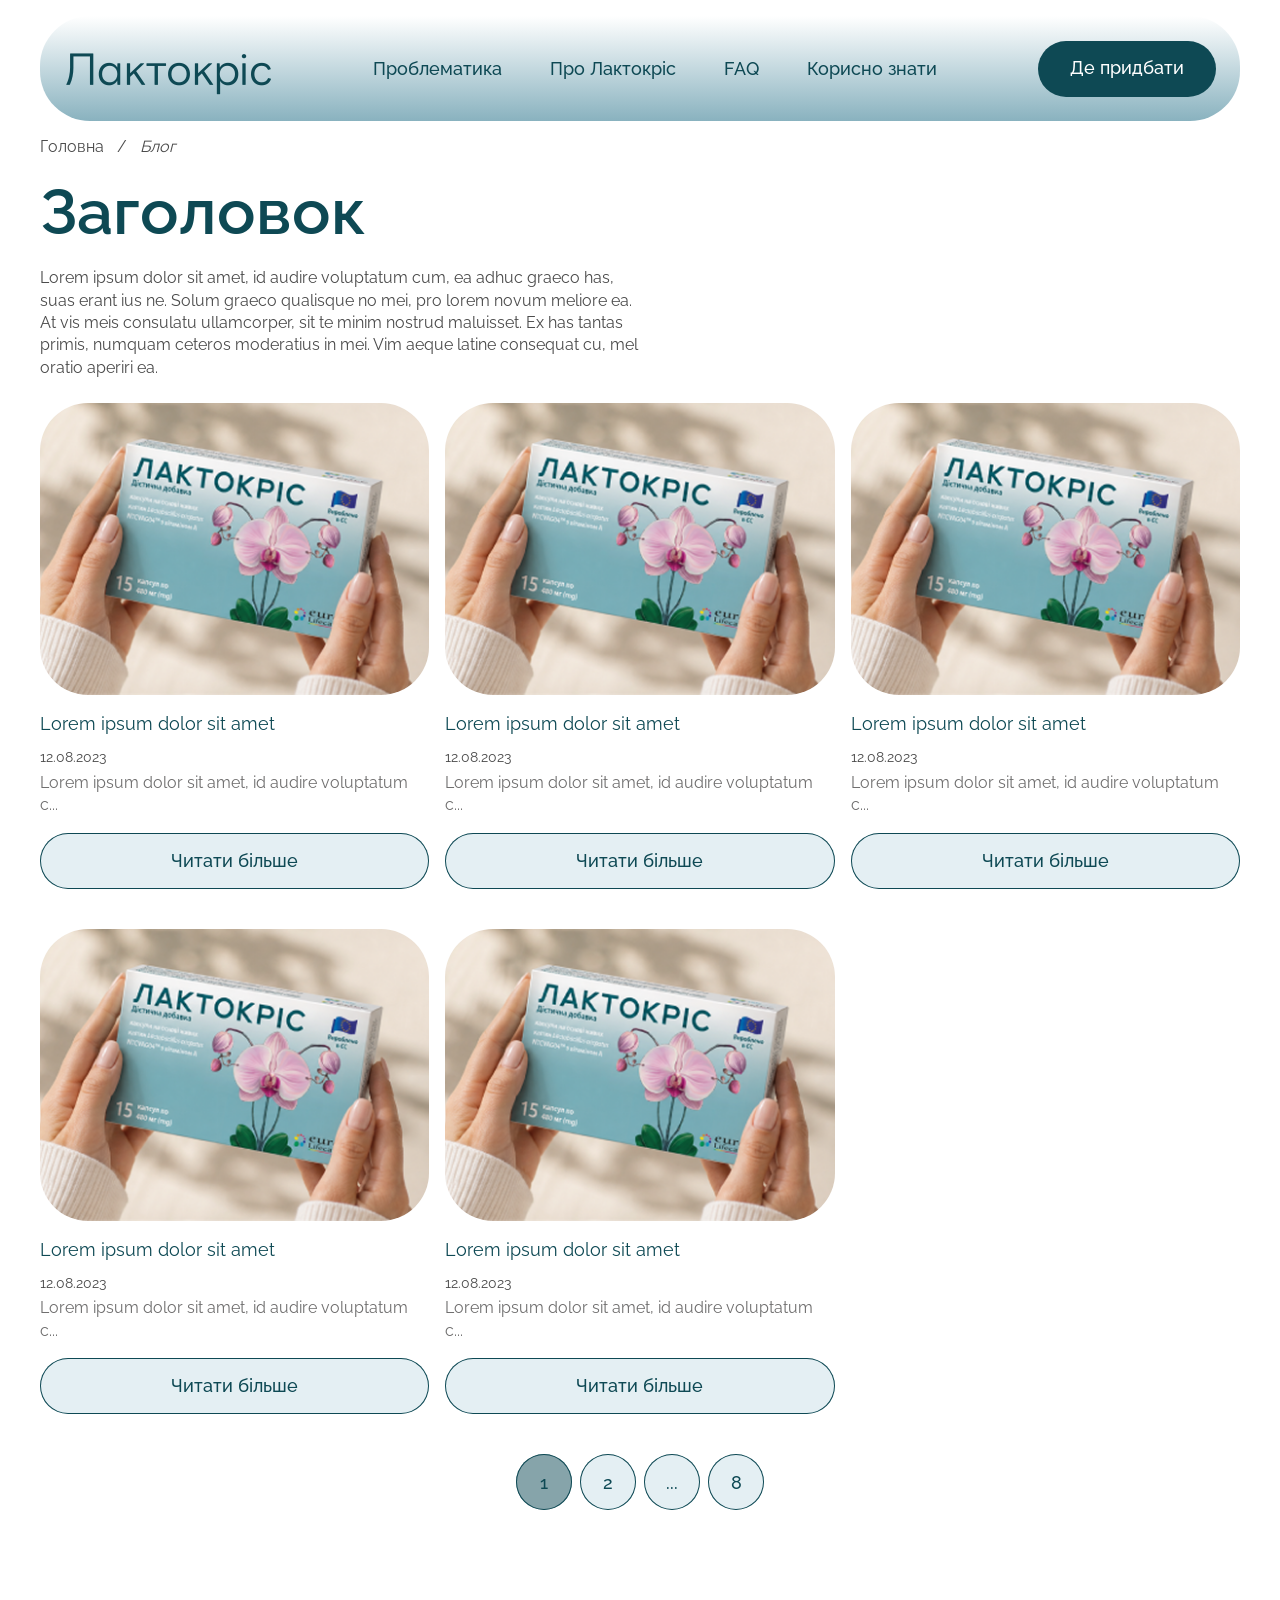
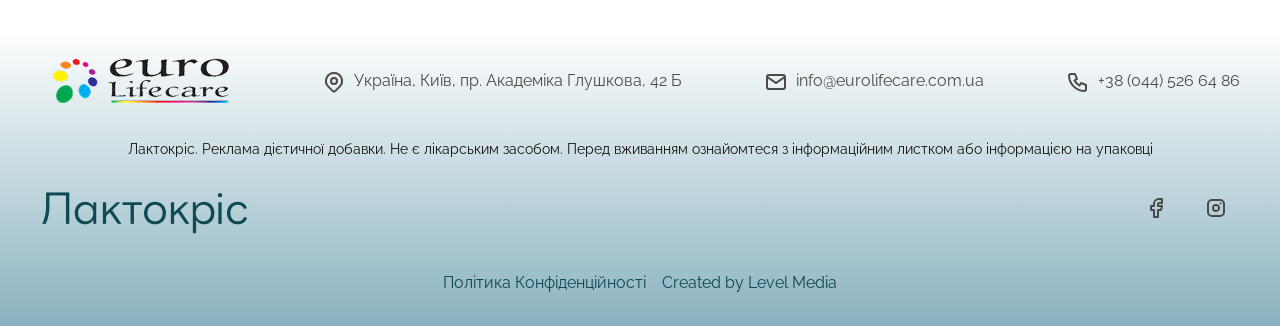
==== commit 176bfb70: "validator fix" ====
--- a/blog.html
+++ b/blog.html
@@ -61,7 +61,7 @@
         </nav>
       </header>
       <main class="main">
-        <section class="container breadcrumb">
+        <div class="container breadcrumb">
           <nav aria-label="Хлібні крихти">
             <ul class="breadcrumbs not-style-2" itemscope itemtype="https://schema.org/BreadcrumbList">
               
@@ -69,24 +69,17 @@
                 <a href="/" class="breadcrumbs__link" itemprop="item">
                   <span itemprop="name">Головна</span>
                 </a>
-                <meta itemprop="position" content="1" />
+                <meta itemprop="position" content="1">
               </li>
 
               <li class="breadcrumbs__item" itemprop="itemListElement" itemscope itemtype="https://schema.org/ListItem">
-                <a href="/korysno" class="breadcrumbs__link" itemprop="item">
-                  <span itemprop="name">Корисно знати</span>
-                </a>
-                <meta itemprop="position" content="2" />
-              </li>
-
-              <li class="breadcrumbs__item" itemprop="itemListElement" itemscope itemtype="https://schema.org/ListItem">
-                <span class="breadcrumbs__current" itemprop="name" aria-current="page">Text</span>
-                <meta itemprop="position" content="3" />
+                <span class="breadcrumbs__current" itemprop="name" aria-current="page">Блог</span>
+                <meta itemprop="position" content="2">
               </li>
 
             </ul>
           </nav>
-        </section>
+        </div>
         <section class="section container container__content">
           <div class="container__header--blog">
             <h1>Заголовок</h1>
@@ -102,101 +95,101 @@
                   </a>
             
                   <div class="article-content">
-                    <h3 class="h5" itemprop="headline">
-                      <a href="post.html" itemprop="url">Lorem ipsum dolor sit amet</a>
-                    </h3>
-            
-                    <time itemprop="datePublished" datetime="2023-08-12">12.08.2023</time>
-            
-                    <p itemprop="description">
-                      Lorem ipsum dolor sit amet, id audire voluptatum c...
-                    </p>
-            
-                    <a href="post.html" class="btn btn--secondary" aria-label="Читати більше про Lorem ipsum dolor sit amet">
-                      Читати більше
-                    </a>
-                  </div>
-                </article>
-              </li>
-              <li class="articles-grid__item">
-                <article itemscope itemtype="https://schema.org/BlogPosting">
-                  <a href="post.html" class="embed-responsive embed-responsive--4-3" aria-hidden="true" tabindex="-1">
-                    <img src="assets/images/image-4-3.png" alt="Упаковка препарату Лактокріс" loading="lazy" width="388" height="291">
-                  </a>
-            
-                  <div class="article-content">
-                    <h3 class="h5" itemprop="headline">
-                      <a href="post.html" itemprop="url">Lorem ipsum dolor sit amet</a>
-                    </h3>
-            
-                    <time itemprop="datePublished" datetime="2023-08-12">12.08.2023</time>
-            
-                    <p itemprop="description">
-                      Lorem ipsum dolor sit amet, id audire voluptatum c...
-                    </p>
-            
-                    <a href="post.html" class="btn btn--secondary" aria-label="Читати більше про Lorem ipsum dolor sit amet">
-                      Читати більше
-                    </a>
-                  </div>
-                </article>
-              </li>
-              <li class="articles-grid__item">
-                <article itemscope itemtype="https://schema.org/BlogPosting">
-                  <a href="post.html" class="embed-responsive embed-responsive--4-3" aria-hidden="true" tabindex="-1">
-                    <img src="assets/images/image-4-3.png" alt="Упаковка препарату Лактокріс" loading="lazy" width="388" height="291">
-                  </a>
-            
-                  <div class="article-content">
-                    <h3 class="h5" itemprop="headline">
-                      <a href="post.html" itemprop="url">Lorem ipsum dolor sit amet</a>
-                    </h3>
-            
-                    <time itemprop="datePublished" datetime="2023-08-12">12.08.2023</time>
-            
-                    <p itemprop="description">
-                      Lorem ipsum dolor sit amet, id audire voluptatum c...
-                    </p>
-            
-                    <a href="post.html" class="btn btn--secondary" aria-label="Читати більше про Lorem ipsum dolor sit amet">
-                      Читати більше
-                    </a>
-                  </div>
-                </article>
-              </li>
-              <li class="articles-grid__item">
-                <article itemscope itemtype="https://schema.org/BlogPosting">
-                  <a href="post.html" class="embed-responsive embed-responsive--4-3" aria-hidden="true" tabindex="-1">
-                    <img src="assets/images/image-4-3.png" alt="Упаковка препарату Лактокріс" loading="lazy" width="388" height="291">
-                  </a>
-            
-                  <div class="article-content">
-                    <h3 class="h5" itemprop="headline">
-                      <a href="post.html" itemprop="url">Lorem ipsum dolor sit amet</a>
-                    </h3>
-            
-                    <time itemprop="datePublished" datetime="2023-08-12">12.08.2023</time>
-            
-                    <p itemprop="description">
-                      Lorem ipsum dolor sit amet, id audire voluptatum c...
-                    </p>
-            
-                    <a href="post.html" class="btn btn--secondary" aria-label="Читати більше про Lorem ipsum dolor sit amet">
-                      Читати більше
-                    </a>
-                  </div>
-                </article>
-              </li>
-              <li class="articles-grid__item">
-                <article itemscope itemtype="https://schema.org/BlogPosting">
-                  <a href="post.html" class="embed-responsive embed-responsive--4-3" aria-hidden="true" tabindex="-1">
-                    <img src="assets/images/image-4-3.png" alt="Упаковка препарату Лактокріс" loading="lazy" width="388" height="291">
-                  </a>
-            
-                  <div class="article-content">
-                    <h3 class="h5" itemprop="headline">
-                      <a href="post.html" itemprop="url">Lorem ipsum dolor sit amet</a>
-                    </h3>
+                    <h2 class="h5" itemprop="headline">
+                      <a href="post.html" itemprop="url">Lorem ipsum dolor sit amet</a>
+                    </h2>
+            
+                    <time itemprop="datePublished" datetime="2023-08-12">12.08.2023</time>
+            
+                    <p itemprop="description">
+                      Lorem ipsum dolor sit amet, id audire voluptatum c...
+                    </p>
+            
+                    <a href="post.html" class="btn btn--secondary" aria-label="Читати більше про Lorem ipsum dolor sit amet">
+                      Читати більше
+                    </a>
+                  </div>
+                </article>
+              </li>
+              <li class="articles-grid__item">
+                <article itemscope itemtype="https://schema.org/BlogPosting">
+                  <a href="post.html" class="embed-responsive embed-responsive--4-3" aria-hidden="true" tabindex="-1">
+                    <img src="assets/images/image-4-3.png" alt="Упаковка препарату Лактокріс" loading="lazy" width="388" height="291">
+                  </a>
+            
+                  <div class="article-content">
+                    <h2 class="h5" itemprop="headline">
+                      <a href="post.html" itemprop="url">Lorem ipsum dolor sit amet</a>
+                    </h2>
+            
+                    <time itemprop="datePublished" datetime="2023-08-12">12.08.2023</time>
+            
+                    <p itemprop="description">
+                      Lorem ipsum dolor sit amet, id audire voluptatum c...
+                    </p>
+            
+                    <a href="post.html" class="btn btn--secondary" aria-label="Читати більше про Lorem ipsum dolor sit amet">
+                      Читати більше
+                    </a>
+                  </div>
+                </article>
+              </li>
+              <li class="articles-grid__item">
+                <article itemscope itemtype="https://schema.org/BlogPosting">
+                  <a href="post.html" class="embed-responsive embed-responsive--4-3" aria-hidden="true" tabindex="-1">
+                    <img src="assets/images/image-4-3.png" alt="Упаковка препарату Лактокріс" loading="lazy" width="388" height="291">
+                  </a>
+            
+                  <div class="article-content">
+                    <h2 class="h5" itemprop="headline">
+                      <a href="post.html" itemprop="url">Lorem ipsum dolor sit amet</a>
+                    </h2>
+            
+                    <time itemprop="datePublished" datetime="2023-08-12">12.08.2023</time>
+            
+                    <p itemprop="description">
+                      Lorem ipsum dolor sit amet, id audire voluptatum c...
+                    </p>
+            
+                    <a href="post.html" class="btn btn--secondary" aria-label="Читати більше про Lorem ipsum dolor sit amet">
+                      Читати більше
+                    </a>
+                  </div>
+                </article>
+              </li>
+              <li class="articles-grid__item">
+                <article itemscope itemtype="https://schema.org/BlogPosting">
+                  <a href="post.html" class="embed-responsive embed-responsive--4-3" aria-hidden="true" tabindex="-1">
+                    <img src="assets/images/image-4-3.png" alt="Упаковка препарату Лактокріс" loading="lazy" width="388" height="291">
+                  </a>
+            
+                  <div class="article-content">
+                    <h2 class="h5" itemprop="headline">
+                      <a href="post.html" itemprop="url">Lorem ipsum dolor sit amet</a>
+                    </h2>
+            
+                    <time itemprop="datePublished" datetime="2023-08-12">12.08.2023</time>
+            
+                    <p itemprop="description">
+                      Lorem ipsum dolor sit amet, id audire voluptatum c...
+                    </p>
+            
+                    <a href="post.html" class="btn btn--secondary" aria-label="Читати більше про Lorem ipsum dolor sit amet">
+                      Читати більше
+                    </a>
+                  </div>
+                </article>
+              </li>
+              <li class="articles-grid__item">
+                <article itemscope itemtype="https://schema.org/BlogPosting">
+                  <a href="post.html" class="embed-responsive embed-responsive--4-3" aria-hidden="true" tabindex="-1">
+                    <img src="assets/images/image-4-3.png" alt="Упаковка препарату Лактокріс" loading="lazy" width="388" height="291">
+                  </a>
+            
+                  <div class="article-content">
+                    <h2 class="h5" itemprop="headline">
+                      <a href="post.html" itemprop="url">Lorem ipsum dolor sit amet</a>
+                    </h2>
             
                     <time itemprop="datePublished" datetime="2023-08-12">12.08.2023</time>
             
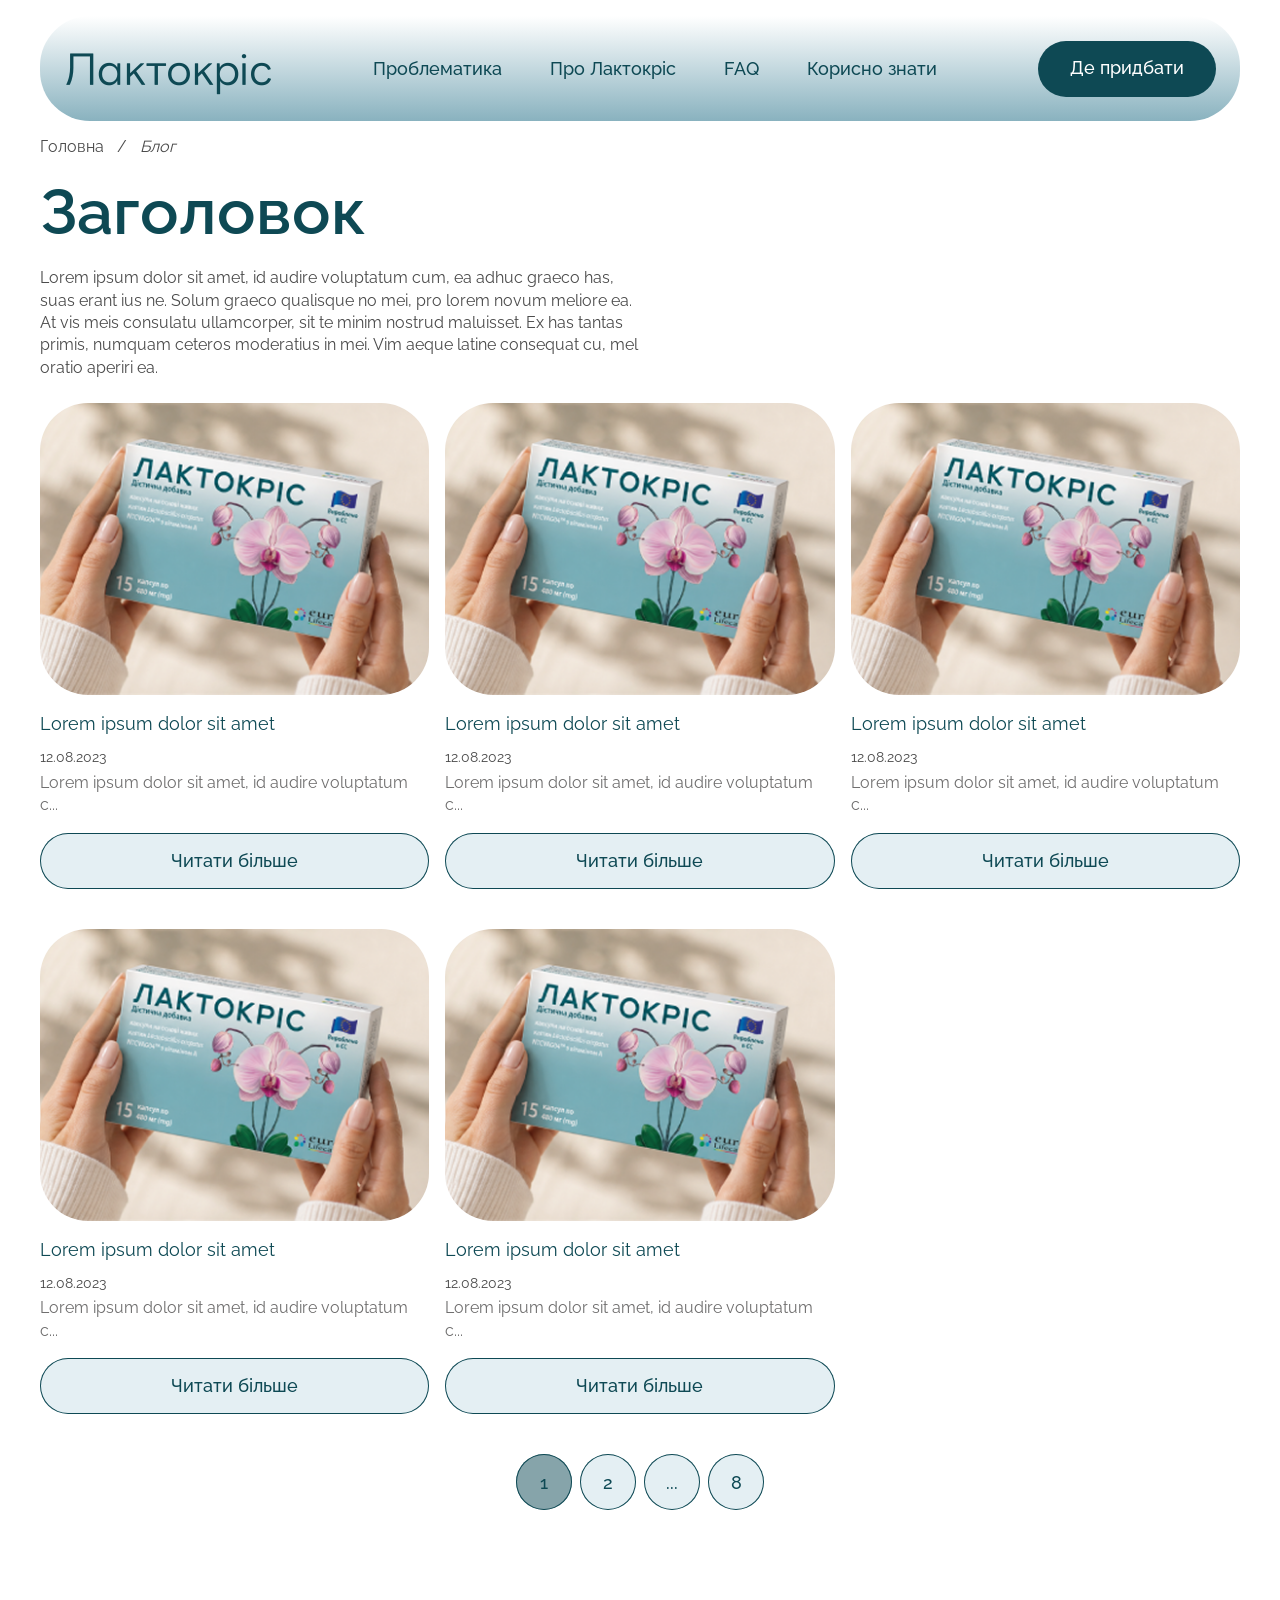
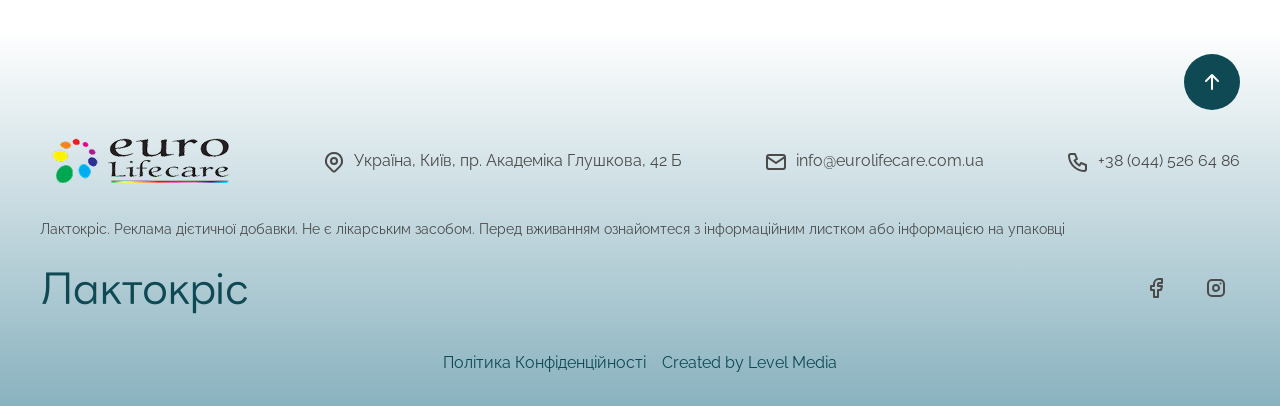
==== commit d4d47af8: "add scroll-to-top button" ====
--- a/blog.html
+++ b/blog.html
@@ -229,6 +229,11 @@
         
       <footer class="page-footer__wrapper">
         <div class="footer container" id="footer">
+          <button class="btn btn--primary btn--icon scroll-to-top">
+            <svg aria-hidden="true" xmlns="http://www.w3.org/2000/svg" width="24" height="24" fill="none" viewBox="0 0 24 24">
+              <use xmlns:xlink="http://www.w3.org/1999/xlink" xlink:href="assets/img/sprites.svg#arrow-up"></use>
+            </svg>
+          </button>
           <address class="footer__links not-style">
             <a href="https://eurolifecare.com.ua/" aria-label="На головну сторінку Eurolifecare">
               <img src="assets/img/eurolifecare_logo.png" alt="Логотип Eurolifecare">
--- a/assets/css/styles.css
+++ b/assets/css/styles.css
@@ -47,6 +47,7 @@
 
 html {
   height: 100%;
+  scroll-behavior: smooth;
 }
 
 body {
@@ -207,6 +208,9 @@
   color: var(--gray_500) !important;
 }
 
+.scroll-to-top {
+  align-self: end;
+}
 
 a:not(.btn) {
   transition: color 0.2s ease;
@@ -593,7 +597,8 @@
 .breadcrumb {
   margin-top: 136px;
 }
-.breadcrumb ~ section {
+.breadcrumb ~ section,
+.breadcrumb ~ article {
   margin-top: 16px;
 }
 
@@ -860,6 +865,17 @@
   width: 100%;
 }
 
+.where-buy--post {
+  flex-direction: column;
+}
+.where-buy--post .where-buy__img,
+.where-buy--post .where-buy__info {
+  width: 100%;
+}
+.where-buy--mobile {
+  display: none;
+}
+
 .faq-container {
   display: flex;
   flex-direction: column;
@@ -1043,6 +1059,44 @@
   pointer-events: none; 
 }
 
+.article {
+  display: flex;
+  gap: 96px;
+}
+.article__content, .article__texts {
+  display: flex;
+  flex-direction: column;
+  gap: 24px;
+
+  flex: 0 0 66%
+}
+.article__sidebar {
+  flex: 1;
+  display: flex;
+  flex-direction: column;
+  gap: 64px;
+
+  /* For the script, hiding header */
+  position: sticky;
+  top: 136px;
+  align-self: flex-start;
+  transition: top 0.3s ease;
+}
+.article__sidebar.active {
+  top: 16px;
+}
+.article__content-list ol {
+  display: flex;
+  flex-direction: column;
+  gap: 16px;
+}
+.article__content-list a {
+  padding: 16px;
+}
+.article__content-list--mobile {
+  display: none;
+}
+
 @media (max-width: 1439px) {
   :root {
     --container-1600: calc(1600px + (40px * 2))
@@ -1074,9 +1128,18 @@
   .container__header--blog {
     width: 50%;
   }
+  .article {
+    gap: 64px;
+  }
+  .article__content, .article__texts {
+    flex: 0 0 55%
+  }
 
   .articles-grid {
     grid-template-columns: repeat(3, 1fr);
+  }
+  .articles-grid--post > .articles-grid__item:nth-child(n+4) {
+    display: none;
   }
 }
 @media (max-width: 1200px) {
@@ -1193,6 +1256,25 @@
   .articles-grid {
     grid-template-columns: repeat(2, 1fr);
   }
+
+  .articles-grid--post > .articles-grid__item:nth-child(n+3) {
+    display: none;
+  }
+  .article {
+    gap: 48px;
+  }
+  .article__sidebar {
+    flex: 1 0 auto;
+  }
+  .article__content, .article__texts {
+    flex: auto
+  }
+  .where-buy--mobile {
+    display: flex;
+  }
+  .article__sidebar > .where-buy {
+    display: none;
+  }
 }
 @media (max-width: 767px) {
   :root {
@@ -1205,6 +1287,18 @@
     /* --body-size: 14px; */
     --breadcrumbs-size:14px;
   }
+  .article__content-list--mobile {
+    display: block;
+  }
+  .article__sidebar {
+    display: none;
+  }
+  .article__content, .article__texts {
+    flex: auto;
+  }
+  .article__content {
+    gap: 48px;
+  }
 
   h2,
   .h2 {
@@ -1323,6 +1417,13 @@
     gap: 24px;
     margin-bottom: 32px !important;
   }
+
+  .articles-grid--post > .articles-grid__item:nth-child(n+2) {
+    display: none;
+  }
+  .article__content {
+    gap: 32px;
+  }
 }
 @media (max-width: 390px) {
   .footer__legal{
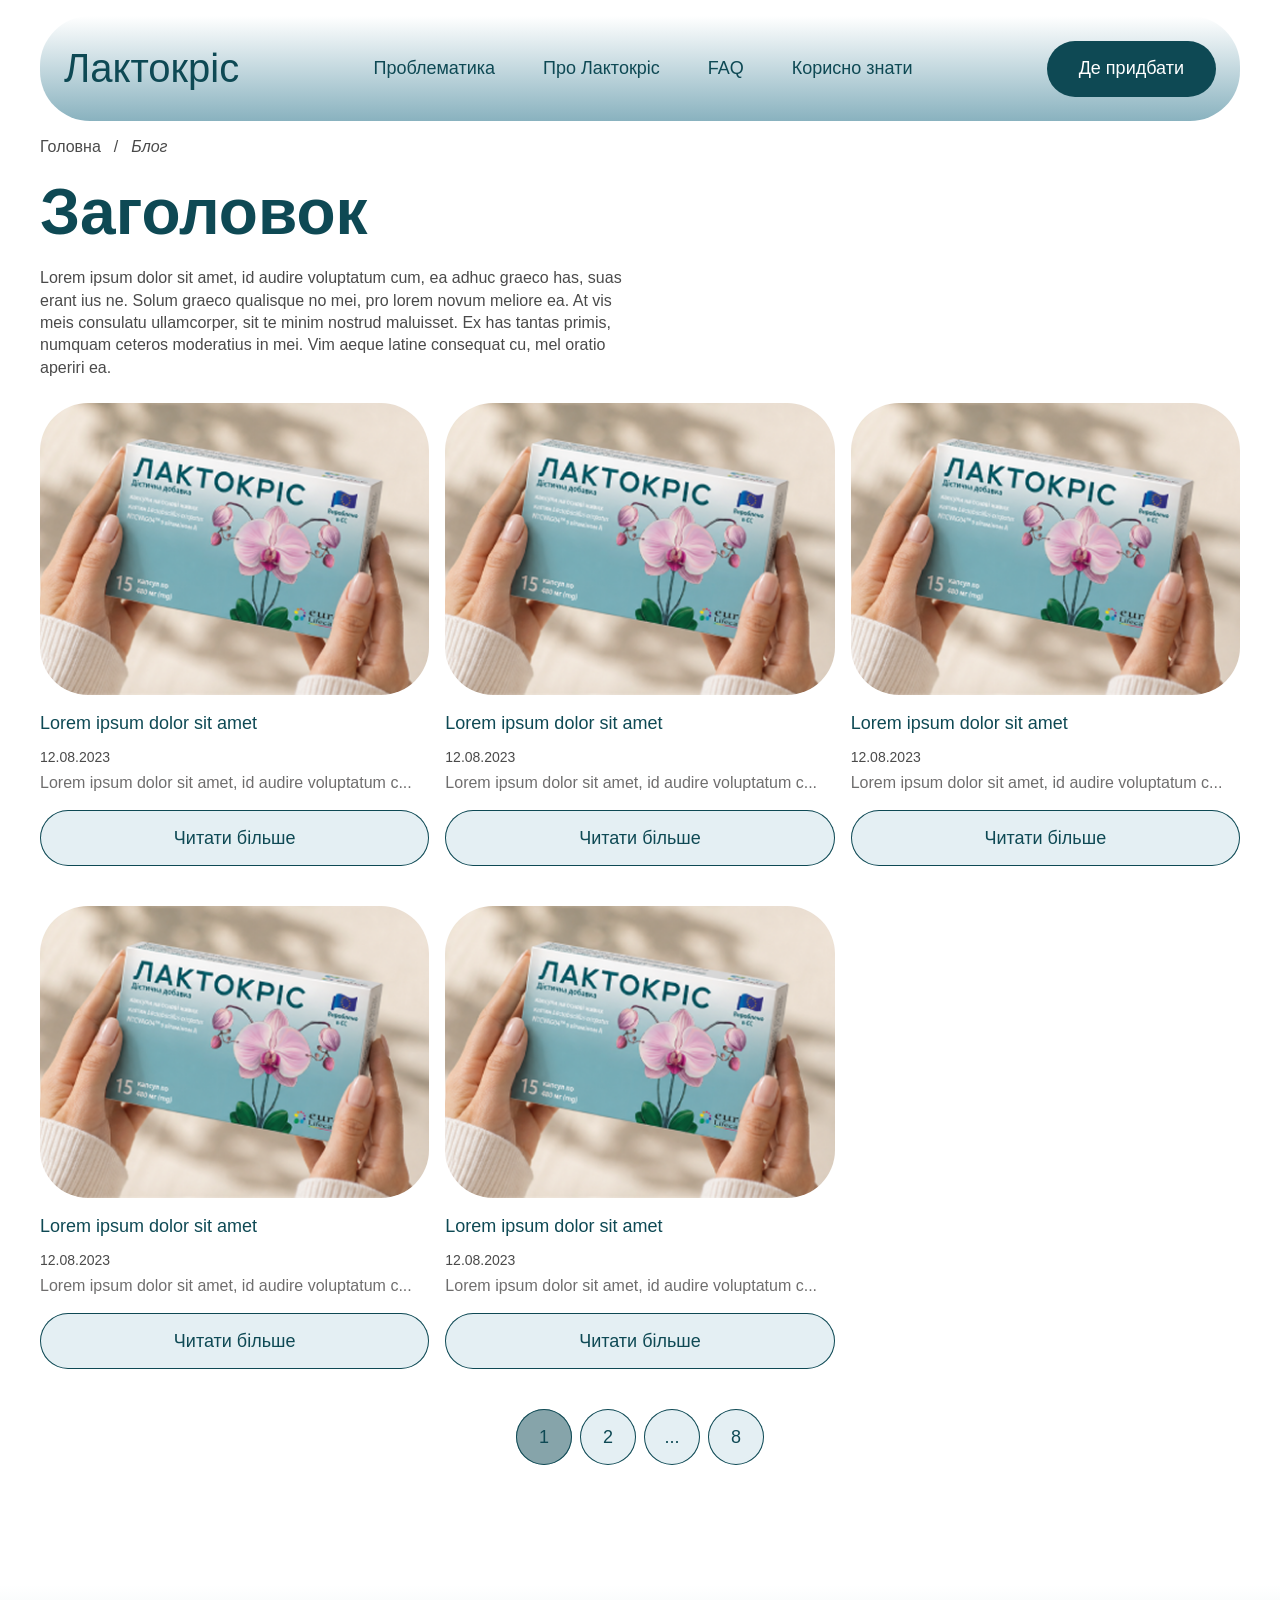
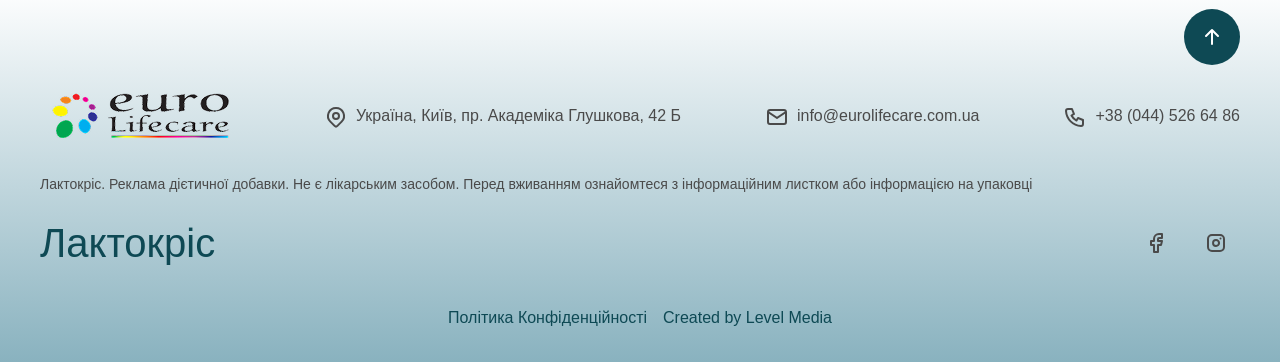
==== commit 5cb23117: "Links to lowercase fonts" ====
--- a/blog.html
+++ b/blog.html
@@ -1,40 +1,40 @@
 <!DOCTYPE html>
 <html lang="uk">
-<head>
-  <meta charset="UTF-8">
-  <!-- <base href=""> -->
-  <title>Лакторіс - Блоги</title>
-  <meta name="viewport" content="width=device-width, initial-scale=1.0">
-
-  <link rel="preload" href="assets/fonts/LINESeedJP-Regular.ttf" as="font" type="font/ttf" crossorigin>
-  <link rel="preload" href="assets/fonts/Raleway-Light.ttf" as="font" type="font/ttf" crossorigin>
-  <link rel="preload" href="assets/fonts/Raleway-Regular.ttf" as="font" type="font/ttf" crossorigin>
-  <link rel="preload" href="assets/fonts/Raleway-Medium.ttf" as="font" type="font/ttf" crossorigin>
-  <link rel="preload" href="assets/fonts/Raleway-SemiBold.ttf" as="font" type="font/ttf" crossorigin>
-
-  <link rel="stylesheet" href="assets/css/styles.css">
-
-  <!-- <link rel="shortcut icon" href="/assets/img/favicon/favicon.ico" type="image/x-icon">
-  <link rel="icon" href="/assets/img/favicon/favicon.ico" type="image/x-icon">
-  <link rel="apple-touch-icon" sizes="57x57" href="/assets/img/favicon/apple-icon-57x57.png">
-  <link rel="apple-touch-icon" sizes="60x60" href="/assets/img/favicon/apple-icon-60x60.png">
-  <link rel="apple-touch-icon" sizes="72x72" href="/assets/img/favicon/apple-icon-72x72.png">
-  <link rel="apple-touch-icon" sizes="76x76" href="/assets/img/favicon/apple-icon-76x76.png">
-  <link rel="apple-touch-icon" sizes="114x114" href="/assets/img/favicon/apple-icon-114x114.png">
-  <link rel="apple-touch-icon" sizes="120x120" href="/assets/img/favicon/apple-icon-120x120.png">
-  <link rel="apple-touch-icon" sizes="144x144" href="/assets/img/favicon/apple-icon-144x144.png">
-  <link rel="apple-touch-icon" sizes="152x152" href="/assets/img/favicon/apple-icon-152x152.png">
-  <link rel="apple-touch-icon" sizes="180x180" href="/assets/img/favicon/apple-icon-180x180.png">
-  <link rel="icon" type="image/png" sizes="192x192"  href="/assets/img/favicon/android-icon-192x192.png">
-  <link rel="icon" type="image/png" sizes="32x32" href="/assets/img/favicon/favicon-32x32.png">
-  <link rel="icon" type="image/png" sizes="96x96" href="/assets/img/favicon-96x96.png">
-  <link rel="icon" type="image/png" sizes="16x16" href="/assets/img/favicon-16x16.png">
-  <link rel="manifest" href="/assets/img/favicon/manifest.json">
-  <meta name="msapplication-TileColor" content="#ffffff">
-  <meta name="msapplication-TileImage" content="/assets/img/favicon/ms-icon-144x144.png">
-  <meta name="theme-color" content="#ffffff"> -->
-</head>
-<body>
+  <head>
+    <meta charset="UTF-8">
+    <!-- <base href=""> -->
+    <title>Лакторіс - Блоги</title>
+    <meta name="viewport" content="width=device-width, initial-scale=1.0">
+
+    <link rel="preload" href="assets/fonts/lineseedjp-regular.ttf" as="font" type="font/ttf" crossorigin>
+    <link rel="preload" href="assets/fonts/raleway-light.ttf" as="font" type="font/ttf" crossorigin>
+    <link rel="preload" href="assets/fonts/raleway-regular.ttf" as="font" type="font/ttf" crossorigin>
+    <link rel="preload" href="assets/fonts/raleway-medium.ttf" as="font" type="font/ttf" crossorigin>
+    <link rel="preload" href="assets/fonts/raleway-semibold.ttf" as="font" type="font/ttf" crossorigin>
+
+    <link rel="stylesheet" href="assets/css/styles.css">
+
+    <!-- <link rel="shortcut icon" href="/assets/img/favicon/favicon.ico" type="image/x-icon">
+    <link rel="icon" href="/assets/img/favicon/favicon.ico" type="image/x-icon">
+    <link rel="apple-touch-icon" sizes="57x57" href="/assets/img/favicon/apple-icon-57x57.png">
+    <link rel="apple-touch-icon" sizes="60x60" href="/assets/img/favicon/apple-icon-60x60.png">
+    <link rel="apple-touch-icon" sizes="72x72" href="/assets/img/favicon/apple-icon-72x72.png">
+    <link rel="apple-touch-icon" sizes="76x76" href="/assets/img/favicon/apple-icon-76x76.png">
+    <link rel="apple-touch-icon" sizes="114x114" href="/assets/img/favicon/apple-icon-114x114.png">
+    <link rel="apple-touch-icon" sizes="120x120" href="/assets/img/favicon/apple-icon-120x120.png">
+    <link rel="apple-touch-icon" sizes="144x144" href="/assets/img/favicon/apple-icon-144x144.png">
+    <link rel="apple-touch-icon" sizes="152x152" href="/assets/img/favicon/apple-icon-152x152.png">
+    <link rel="apple-touch-icon" sizes="180x180" href="/assets/img/favicon/apple-icon-180x180.png">
+    <link rel="icon" type="image/png" sizes="192x192"  href="/assets/img/favicon/android-icon-192x192.png">
+    <link rel="icon" type="image/png" sizes="32x32" href="/assets/img/favicon/favicon-32x32.png">
+    <link rel="icon" type="image/png" sizes="96x96" href="/assets/img/favicon-96x96.png">
+    <link rel="icon" type="image/png" sizes="16x16" href="/assets/img/favicon-16x16.png">
+    <link rel="manifest" href="/assets/img/favicon/manifest.json">
+    <meta name="msapplication-TileColor" content="#ffffff">
+    <meta name="msapplication-TileImage" content="/assets/img/favicon/ms-icon-144x144.png">
+    <meta name="theme-color" content="#ffffff"> -->
+  </head>
+  <body>
     <div class="page__inner">
       <header class="page-header__wrapper">
         <div id="header" class="header">
--- a/assets/css/styles.css
+++ b/assets/css/styles.css
@@ -75,35 +75,35 @@
 }
 @font-face {
   font-family: "Raleway";
-  src: url("../fonts/Raleway-Light.ttf") format("truetype");
+  src: url("../fonts/raleway-light.ttf") format("truetype");
   font-weight: 300;
   font-style: normal;
   font-display: swap;
 }
 @font-face {
   font-family: "Raleway";
-  src: url("../fonts/Raleway-Regular.ttf") format("truetype");
+  src: url("../fonts/raleway-regular.ttf") format("truetype");
   font-weight: 400;
   font-style: normal;
   font-display: swap;
 }
 @font-face {
   font-family: "Raleway";
-  src: url("../fonts/Raleway-Medium.ttf") format("truetype");
+  src: url("../fonts/raleway-medium.ttf") format("truetype");
   font-weight: 500;
   font-style: normal;
   font-display: swap;
 }
 @font-face {
   font-family: "Raleway";
-  src: url("../fonts/Raleway-SemiBold.ttf") format("truetype");
+  src: url("../fonts/raleway-semibold.ttf") format("truetype");
   font-weight: 600;
   font-style: normal;
   font-display: swap;
 }
 @font-face {
   font-family: "Raleway";
-  src: url("../fonts/Raleway-Bold.ttf") format("truetype");
+  src: url("../fonts/raleway-bold.ttf") format("truetype");
   font-weight: 700;
   font-style: normal;
   font-display: swap;
@@ -111,7 +111,7 @@
 
 @font-face {
   font-family: "Line Seed JP";
-  src: url("../fonts/LINESeedJP-Regular.ttf") format("truetype");
+  src: url("../fonts/lineseedjp-regular.ttf") format("truetype");
   font-weight: 400;
   font-style: normal;
   font-display: swap;
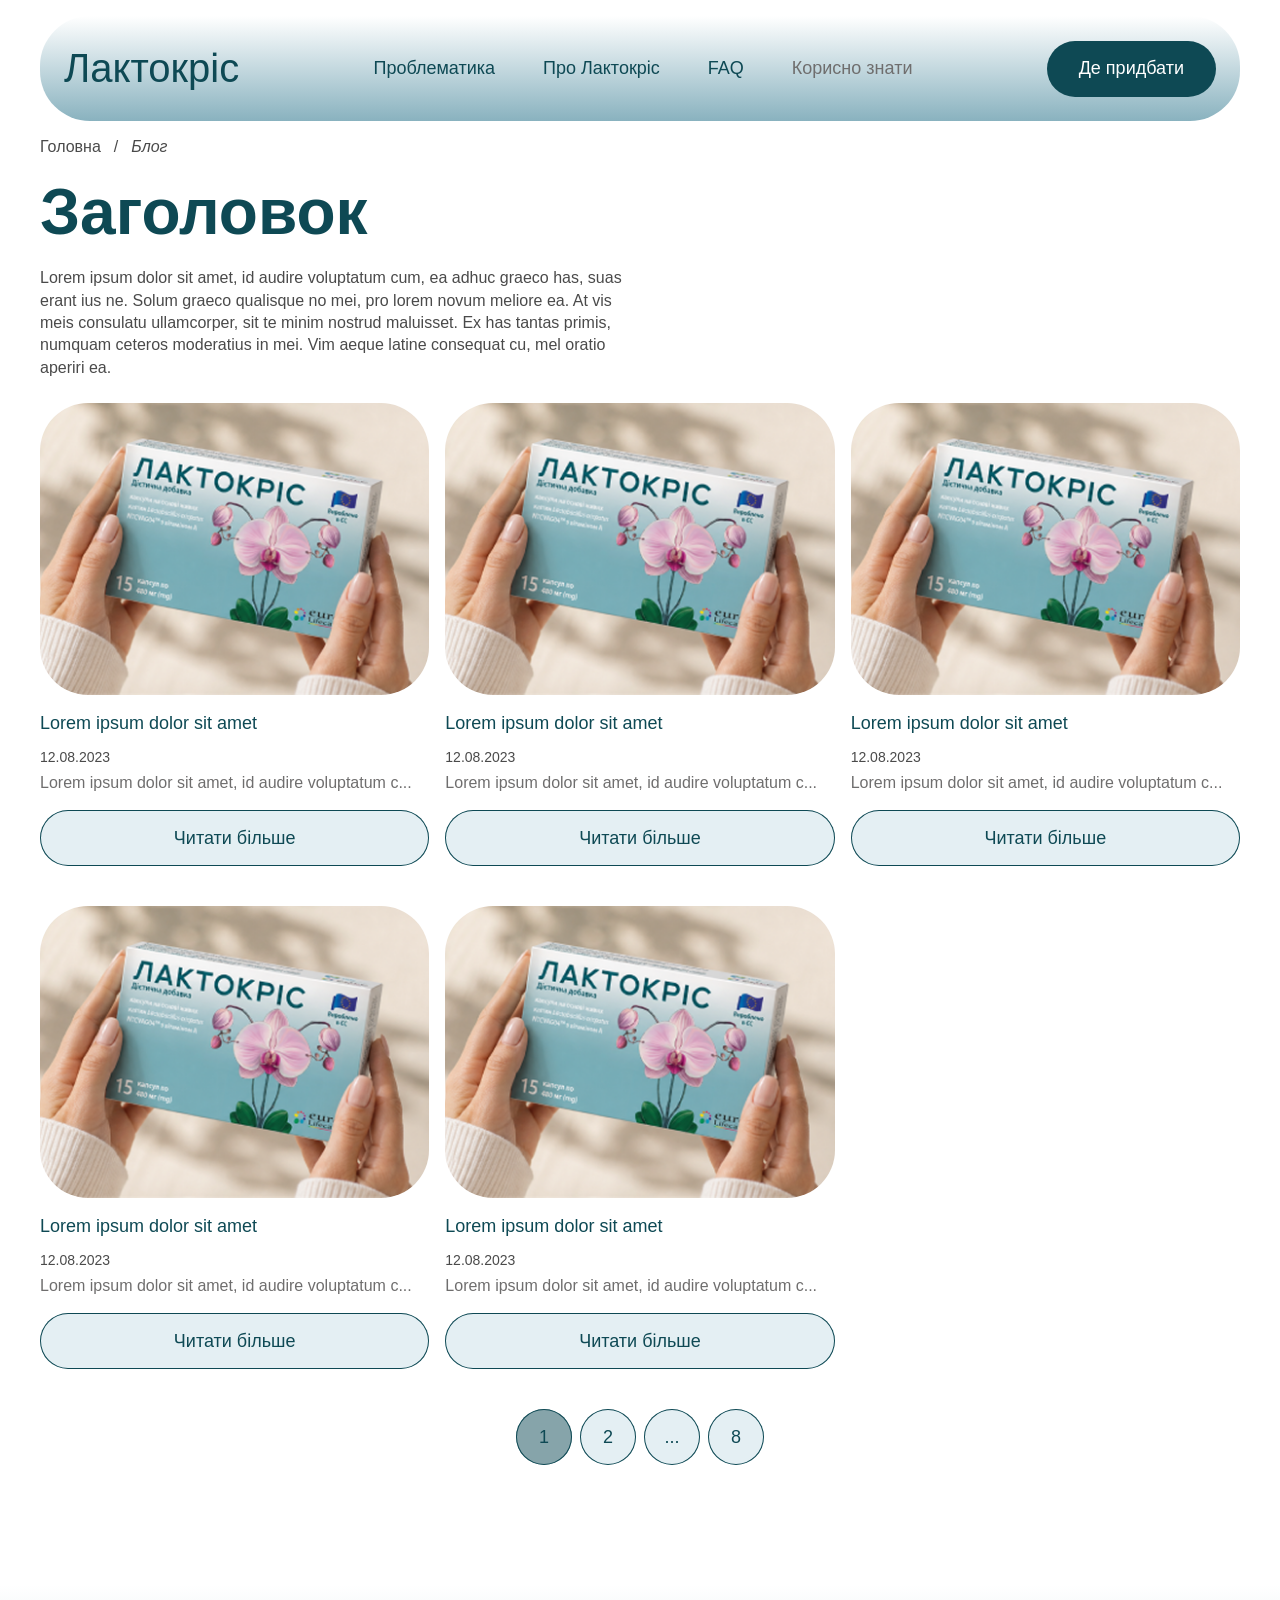
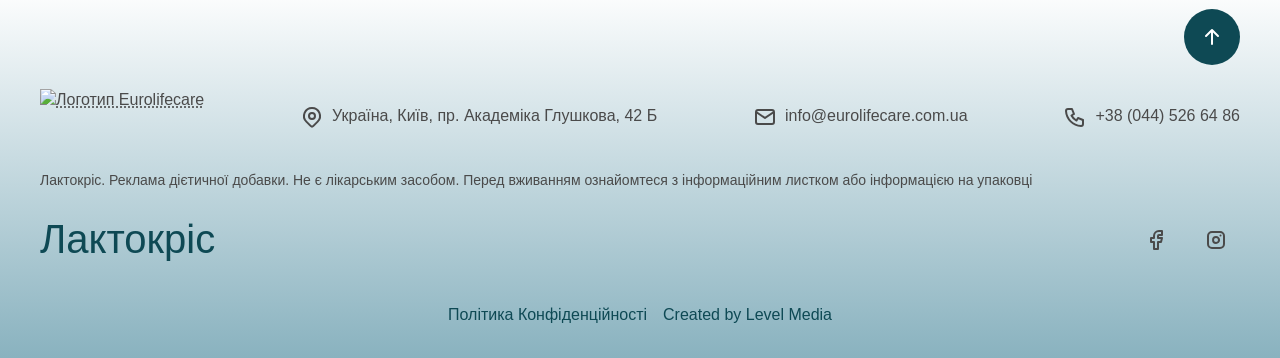
==== commit ac4a0c36: "Adaptation to CMS" ====
--- a/blog.html
+++ b/blog.html
@@ -2,8 +2,8 @@
 <html lang="uk">
   <head>
     <meta charset="UTF-8">
-    <!-- <base href=""> -->
-    <title>Лакторіс - Блоги</title>
+    <!-- <base href="[[++site_url]]"> -->
+    <title>Корисно знати | Лакторіс</title>
     <meta name="viewport" content="width=device-width, initial-scale=1.0">
 
     <link rel="preload" href="assets/fonts/lineseedjp-regular.ttf" as="font" type="font/ttf" crossorigin>
@@ -44,7 +44,7 @@
               <li><a href="#">Проблематика</a></li>
               <li><a href="#">Про Лактокріс</a></li>
               <li><a href="#">FAQ</a></li>
-              <li><a href="#">Корисно знати</a></li>
+              <li><span class="current-page" >Корисно знати</span></li>
             </ul>
           </nav>
           <a href="#" class="btn btn--primary nav--desktop">Де придбати</a>
@@ -55,7 +55,7 @@
             <li><a href="#">Проблематика</a></li>
             <li><a href="#">Про Лактокріс</a></li>
             <li><a href="#">FAQ</a></li>
-            <li><a href="#">Корисно знати</a></li>
+            <li><span class="current-page" >Корисно знати</span></li>
           </ul>
           <a href="#" class="btn btn--primary nav--mobile">Де придбати</a>
         </nav>
@@ -236,7 +236,8 @@
           </button>
           <address class="footer__links not-style">
             <a href="https://eurolifecare.com.ua/" aria-label="На головну сторінку Eurolifecare">
-              <img src="assets/img/eurolifecare_logo.png" alt="Логотип Eurolifecare">
+              <!-- <img src="assets/img/eurolifecare_logo.png" alt="Логотип Eurolifecare"> -->
+              <img src="https://eurolifecare.com.ua/wp-content/uploads/2021/03/logo.svg" alt="Логотип Eurolifecare">
             </a>
             <div class="footer__link">
               <svg aria-hidden="true" xmlns="http://www.w3.org/2000/svg" width="24" height="24" fill="none" viewBox="0 0 24 24">
--- a/assets/css/styles.css
+++ b/assets/css/styles.css
@@ -464,7 +464,8 @@
   text-decoration: none;
 }
 
-.nav a:not(.btn) {
+.nav a:not(.btn),
+.nav span {
   text-decoration: none;
   color: var(--blue_600);
   font-weight: 500;
@@ -472,6 +473,14 @@
   line-height: var(--line-14);
   transition: color 0.2s ease;
   padding: 16px;
+}
+.nav a:not(.btn):hover {
+  color: var(--blue_700);
+}
+.nav .current-page {
+  color: var(--gray_400);
+  cursor: auto;
+  pointer-events: none;
 }
 .nav.nav--desktop ul {
   display: flex;
@@ -516,9 +525,6 @@
   border-radius: 0 10px 24px 24px;
   box-shadow: inset 0px 0px 0 2px var(--blue_600);
 }
-.nav a:not(.btn):hover {
-    color: var(--blue_700);
-}
 .burger {
   display: none;
 }
@@ -676,7 +682,7 @@
   width: 1941px;
   height: 1941px;
   z-index: 2;
-  background-image: url("../images/Ellipse.svg");
+  background-image: url("../images/ellipse.svg");
 }
 
 .hero__header{
@@ -1063,12 +1069,18 @@
   display: flex;
   gap: 96px;
 }
-.article__content, .article__texts {
+.article__content {
   display: flex;
   flex-direction: column;
   gap: 24px;
 
   flex: 0 0 66%
+}
+.article__texts {
+  gap: 0 !important;
+}
+.article__texts p + h2 {
+  margin-top: 24px;
 }
 .article__sidebar {
   flex: 1;
@@ -1131,7 +1143,7 @@
   .article {
     gap: 64px;
   }
-  .article__content, .article__texts {
+  .article__content {
     flex: 0 0 55%
   }
 
@@ -1266,7 +1278,7 @@
   .article__sidebar {
     flex: 1 0 auto;
   }
-  .article__content, .article__texts {
+  .article__content {
     flex: auto
   }
   .where-buy--mobile {
@@ -1293,7 +1305,7 @@
   .article__sidebar {
     display: none;
   }
-  .article__content, .article__texts {
+  .article__content {
     flex: auto;
   }
   .article__content {
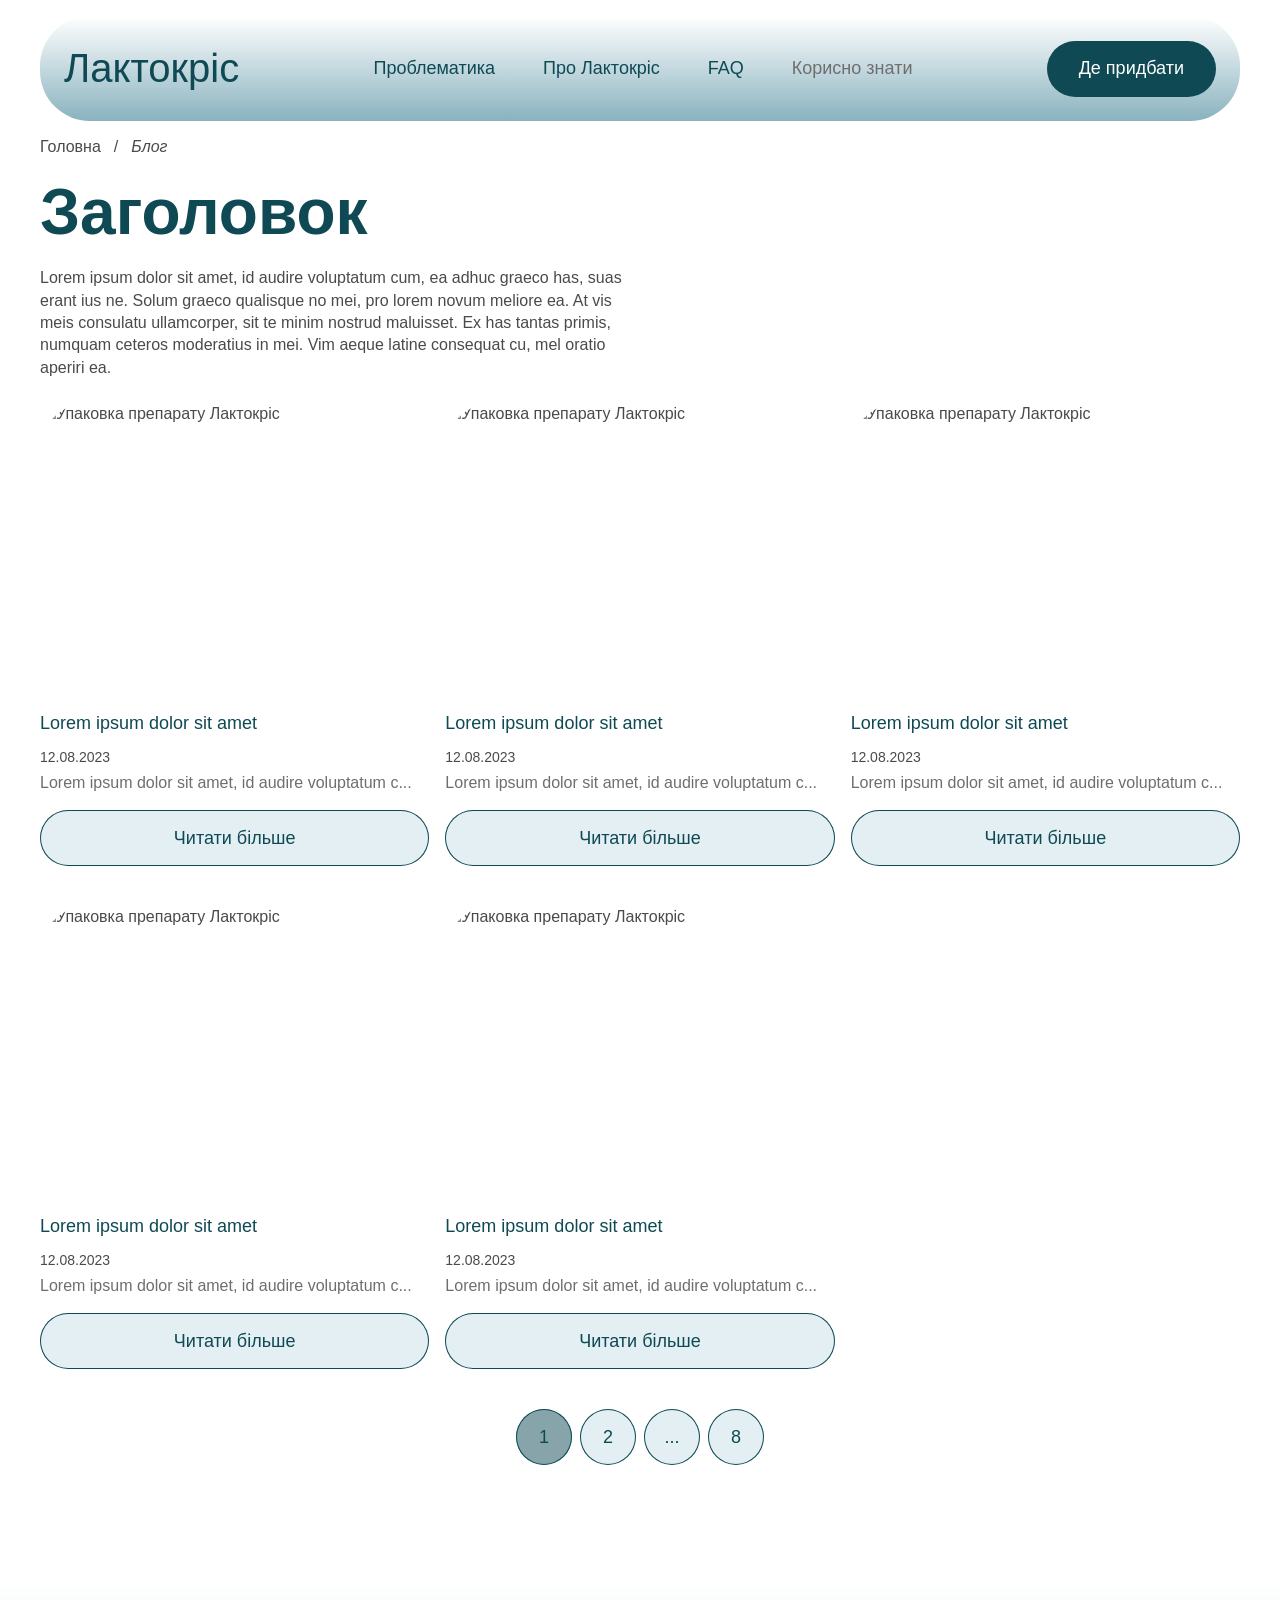
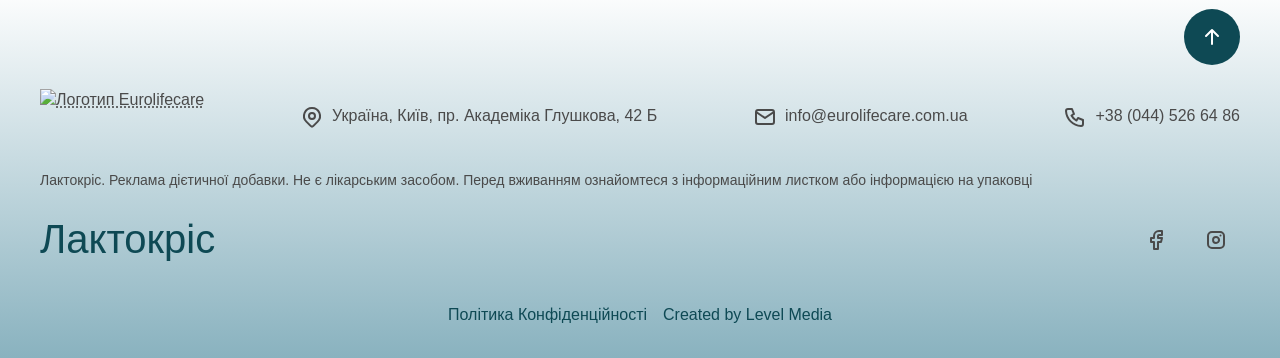
==== commit d800947d: "revisions #2" ====
--- a/blog.html
+++ b/blog.html
@@ -6,33 +6,20 @@
     <title>Корисно знати | Лакторіс</title>
     <meta name="viewport" content="width=device-width, initial-scale=1.0">
 
-    <link rel="preload" href="assets/fonts/lineseedjp-regular.ttf" as="font" type="font/ttf" crossorigin>
-    <link rel="preload" href="assets/fonts/raleway-light.ttf" as="font" type="font/ttf" crossorigin>
-    <link rel="preload" href="assets/fonts/raleway-regular.ttf" as="font" type="font/ttf" crossorigin>
-    <link rel="preload" href="assets/fonts/raleway-medium.ttf" as="font" type="font/ttf" crossorigin>
-    <link rel="preload" href="assets/fonts/raleway-semibold.ttf" as="font" type="font/ttf" crossorigin>
+    <link rel="preload" href="assets/fonts/woff2/subset-LINESeedJP-Regular.woff2" as="font" type="font/woff2" crossorigin>
+    <link rel="preload" href="assets/fonts/woff2/raleway-light.woff2" as="font" type="font/woff2" crossorigin>
+    <link rel="preload" href="assets/fonts/woff2/raleway-regular.woff2" as="font" type="font/woff2" crossorigin>
+    <link rel="preload" href="assets/fonts/woff2/raleway-medium.woff2" as="font" type="font/woff2" crossorigin>
+    <link rel="preload" href="assets/fonts/woff2/raleway-semibold.woff2" as="font" type="font/woff2" crossorigin>
 
     <link rel="stylesheet" href="assets/css/styles.css">
 
-    <!-- <link rel="shortcut icon" href="/assets/img/favicon/favicon.ico" type="image/x-icon">
-    <link rel="icon" href="/assets/img/favicon/favicon.ico" type="image/x-icon">
-    <link rel="apple-touch-icon" sizes="57x57" href="/assets/img/favicon/apple-icon-57x57.png">
-    <link rel="apple-touch-icon" sizes="60x60" href="/assets/img/favicon/apple-icon-60x60.png">
-    <link rel="apple-touch-icon" sizes="72x72" href="/assets/img/favicon/apple-icon-72x72.png">
-    <link rel="apple-touch-icon" sizes="76x76" href="/assets/img/favicon/apple-icon-76x76.png">
-    <link rel="apple-touch-icon" sizes="114x114" href="/assets/img/favicon/apple-icon-114x114.png">
-    <link rel="apple-touch-icon" sizes="120x120" href="/assets/img/favicon/apple-icon-120x120.png">
-    <link rel="apple-touch-icon" sizes="144x144" href="/assets/img/favicon/apple-icon-144x144.png">
-    <link rel="apple-touch-icon" sizes="152x152" href="/assets/img/favicon/apple-icon-152x152.png">
-    <link rel="apple-touch-icon" sizes="180x180" href="/assets/img/favicon/apple-icon-180x180.png">
-    <link rel="icon" type="image/png" sizes="192x192"  href="/assets/img/favicon/android-icon-192x192.png">
-    <link rel="icon" type="image/png" sizes="32x32" href="/assets/img/favicon/favicon-32x32.png">
-    <link rel="icon" type="image/png" sizes="96x96" href="/assets/img/favicon-96x96.png">
-    <link rel="icon" type="image/png" sizes="16x16" href="/assets/img/favicon-16x16.png">
-    <link rel="manifest" href="/assets/img/favicon/manifest.json">
-    <meta name="msapplication-TileColor" content="#ffffff">
-    <meta name="msapplication-TileImage" content="/assets/img/favicon/ms-icon-144x144.png">
-    <meta name="theme-color" content="#ffffff"> -->
+    <link rel="icon" type="image/png" href="/assets/img/favicon-96x96.png" sizes="96x96" />
+    <link rel="icon" type="image/svg+xml" href="/assets/img/favicon.svg" />
+    <link rel="shortcut icon" href="/assets/img/favicon.ico" />
+    <link rel="apple-touch-icon" sizes="180x180" href="/assets/img/apple-touch-icon.png" />
+    <meta name="apple-mobile-web-app-title" content="Лактокріс" />
+    <link rel="manifest" href="/assets/img/site.webmanifest" />
   </head>
   <body>
     <div class="page__inner">
@@ -230,6 +217,7 @@
       <footer class="page-footer__wrapper">
         <div class="footer container" id="footer">
           <button class="btn btn--primary btn--icon scroll-to-top">
+            <span class="visually-hidden">Повернутись нагору</span>
             <svg aria-hidden="true" xmlns="http://www.w3.org/2000/svg" width="24" height="24" fill="none" viewBox="0 0 24 24">
               <use xmlns:xlink="http://www.w3.org/1999/xlink" xlink:href="assets/img/sprites.svg#arrow-up"></use>
             </svg>
--- a/assets/css/styles.css
+++ b/assets/css/styles.css
@@ -13,7 +13,7 @@
   --blue_800: #08252B;
 
   --font-main: Raleway,Arial,sans-serif;
-  --font-heading: "Line Seed JP",Arial,sans-serif;
+  --font-heading: "Line Seed JP",Raleway,Arial,sans-serif;
 
 
   --h1-size: 64px;
@@ -53,11 +53,11 @@
 body {
   margin: 0;
   padding: 0;
-  
   color: var(--gray_500);
   font-family: var(--font-main);
-  
-  
+  min-height: 100%;
+  display: flex;
+  flex-direction: column;
   box-sizing: border-box;
 }
 .page__inner{
@@ -65,45 +65,53 @@
   display: flex;
   flex-direction: column;
   box-sizing: border-box;
+  flex: 1;
 }
 main{
   flex: 1 0 auto;
 }
-
+picture, 
+picture img {
+  display: block;
+}
+img {
+  max-width: 100%;
+  height: auto;
+}
 a {
   color: inherit;
 }
 @font-face {
   font-family: "Raleway";
-  src: url("../fonts/raleway-light.ttf") format("truetype");
+  src: url("../fonts/woff2/raleway-light.woff2") format("woff2");
   font-weight: 300;
   font-style: normal;
   font-display: swap;
 }
 @font-face {
   font-family: "Raleway";
-  src: url("../fonts/raleway-regular.ttf") format("truetype");
+  src: url("../fonts/woff2/raleway-regular.woff2") format("woff2");
   font-weight: 400;
   font-style: normal;
   font-display: swap;
 }
 @font-face {
   font-family: "Raleway";
-  src: url("../fonts/raleway-medium.ttf") format("truetype");
+  src: url("../fonts/woff2/raleway-medium.woff2") format("woff2");
   font-weight: 500;
   font-style: normal;
   font-display: swap;
 }
 @font-face {
   font-family: "Raleway";
-  src: url("../fonts/raleway-semibold.ttf") format("truetype");
+  src: url("../fonts/woff2/raleway-semibold.woff2") format("woff2");
   font-weight: 600;
   font-style: normal;
   font-display: swap;
 }
 @font-face {
   font-family: "Raleway";
-  src: url("../fonts/raleway-bold.ttf") format("truetype");
+  src: url("../fonts/woff2/raleway-bold.woff2") format("woff2");
   font-weight: 700;
   font-style: normal;
   font-display: swap;
@@ -111,7 +119,7 @@
 
 @font-face {
   font-family: "Line Seed JP";
-  src: url("../fonts/lineseedjp-regular.ttf") format("truetype");
+  src: url("../fonts/woff2/subset-lineseedjp-regular.woff2") format("woff2");
   font-weight: 400;
   font-style: normal;
   font-display: swap;
@@ -259,6 +267,7 @@
 }
 h4, .h4 {
   font-size: var(--h4-size);
+  text-underline-offset: 4px;
 }
 h5, .h5 {
   font-size: var(--h5-size);
@@ -604,7 +613,8 @@
   margin-top: 136px;
 }
 .breadcrumb ~ section,
-.breadcrumb ~ article {
+.breadcrumb ~ article,
+.breadcrumb ~ div {
   margin-top: 16px;
 }
 
@@ -662,12 +672,18 @@
   margin-top: 168px;
   padding: 40px 96px 0;
   border-radius: 64px;
-  background-repeat: no-repeat;
-  background-position: top;
-  background-size: cover;
-  background-image: url("../images/hero-2.png");
-  position: relative;
+  /* background-repeat: no-repeat; */
+  /* background-position: top; */
+  /* background-size: cover; */
+  /* background-image: url("../images/hero-2.png"); */
   overflow: hidden;
+}
+.hero-background {
+  position: absolute;
+  inset: 0;
+  width: 100%;
+  height: 100%;
+  object-fit: cover;
 }
 .hero__ellipse{
   position: absolute;
@@ -707,7 +723,7 @@
   align-items: end;
 }
 
-.hero h1 {
+.hero__content h1 {
   font-family: var(--font-heading);
   font-size: 80px;
   font-weight: 400;
@@ -715,7 +731,7 @@
   margin: 0;
 }
 
-.hero h1 ~ p {
+.hero__content h1 ~ p {
   display: flex;
   flex-wrap: wrap;
   align-items: center;
@@ -724,9 +740,13 @@
   font-size: 36px;
   line-height: var(--line-14);
   color: var(--blue_600);
+  font-weight: 300;
+  margin: 0 !important;
+}
+.hero__content strong {
   font-weight: 400;
 }
-.hero em{
+.hero__content em{
   font-style: italic;
   background-color: var(--white);
   border-radius: 100px;
@@ -847,14 +867,15 @@
 
 .where-buy {
   display: flex;
-  gap: 16px;
+  gap: 96px;
   align-items: end;
 }
 .where-buy__img {
   width: 37.5%;
 }
 .where-buy__img img {
-  width: 100%;
+  /* width: 100%; */
+  max-width: 600px;
 }
 .where-buy__info {
   display: flex;
@@ -873,6 +894,7 @@
 
 .where-buy--post {
   flex-direction: column;
+  gap: 24px;
 }
 .where-buy--post .where-buy__img,
 .where-buy--post .where-buy__info {
@@ -963,12 +985,13 @@
 }
 
 .faq-content-inner {
+  padding: 0 32px 0;
   min-height: 0;
   overflow: hidden;
 }
-.faq-content-inner p {
-  margin: 0;
+.faq-item.is-active .faq-content-inner {
   padding: 0 32px 16px 32px;
+  margin: 0;
   color: var(--gray_400);
 }
 .faq-title-wrapper{
@@ -1073,8 +1096,10 @@
   display: flex;
   flex-direction: column;
   gap: 24px;
-
   flex: 0 0 66%
+}
+.article__content img {
+  border-radius: 48px;
 }
 .article__texts {
   gap: 0 !important;
@@ -1108,7 +1133,63 @@
 .article__content-list--mobile {
   display: none;
 }
-
+.privacy-policy h2 + p {
+  margin-top: 24px;
+}
+.privacy-policy > div{
+  max-width: 1061px
+}
+.privacy-policy p + h2,
+.privacy-policy ul + h2,
+.privacy-policy ol + h2,
+.privacy-policy table + h2 {
+  margin-top: 40px;
+}
+
+.page-not-found {
+  display: flex;
+  flex-direction: column;
+  flex: 1;
+  justify-content: center;
+  margin-top: 152px;
+  margin-bottom: 30px;
+}
+.page-not-found__content {
+  display: flex;
+  flex-direction: column;
+  gap: 24px;
+  z-index: 3;
+  align-items: start;
+  justify-content: end;
+}
+.page-not-found__content * {
+  margin: 0 !important;
+}
+.page-not-found > .hero {
+  padding: 0 96px;
+  margin: 0;
+}
+.page-not-found__content h1 {
+  line-height: var(--line-12);
+  font-weight: 600;
+}
+.page-not-found-404 {
+  font-size: 300px;
+  font-weight: 600;
+  line-height: 1.2;
+  height: 324px;
+  color: var(--white);
+  margin: 0 !important;
+  z-index: 3;
+}
+.page-not-found__content {
+  padding: 40px 0;
+}
+.page-not-found__content > p {
+  margin-bottom: 32px;
+  font-size: 16px;
+  font-weight: 400;
+}
 @media (max-width: 1439px) {
   :root {
     --container-1600: calc(1600px + (40px * 2))
@@ -1152,6 +1233,10 @@
   }
   .articles-grid--post > .articles-grid__item:nth-child(n+4) {
     display: none;
+  }
+
+  .privacy-policy > div{
+    max-width: 901px
   }
 }
 @media (max-width: 1200px) {
@@ -1205,6 +1290,9 @@
   .hero{
     padding: 40px 40px 0;
   }
+  .hero__content h1 ~ p {
+    width: 89%;
+  }
   .hero__cta {
     flex-direction: column;
   }
@@ -1223,7 +1311,7 @@
     display: flex;
     align-items: end;
     position: absolute;
-    right: 0;
+    right: -10%;
     bottom: 0px;
   }
   .hero__img img{
@@ -1234,10 +1322,6 @@
   .problems__list {
     grid-template-columns: repeat(1, 1fr);
   }
-  /* .card__text p {
-    margin: 0 32px;
-    text-align: center;
-  } */
   
   .medicinal-product {
     flex-direction: column;
@@ -1259,6 +1343,7 @@
 
   .where-buy {
     flex-direction: column;
+    gap: 16px;
   }
   .where-buy__img,
   .where-buy__info {
@@ -1286,6 +1371,24 @@
   }
   .article__sidebar > .where-buy {
     display: none;
+  }
+  .where-buy img {
+    width: 100%;
+  }
+  .page-not-found .hero {
+    flex-direction: column;
+  }
+  .page-not-found__content {
+    align-items: center;
+    text-align: center;
+    padding: 24px 0;
+  }
+  .page-not-found-404 {
+    font-size: 160px;
+    height: 169px;
+  }
+  .page-not-found-404 {
+    text-align: center;
   }
 }
 @media (max-width: 767px) {
@@ -1296,7 +1399,6 @@
     --h4-size: 18px;
     --h5-size: 16px;
 
-    /* --body-size: 14px; */
     --breadcrumbs-size:14px;
   }
   .article__content-list--mobile {
@@ -1320,7 +1422,7 @@
     margin: 80px 0;
   }
   .breadcrumb {
-    margin-top: 112px 0;
+    margin-top: 112px;
   }
   .container-2,
   .container-3 {
@@ -1373,6 +1475,22 @@
   .container__header--blog {
     width: 100%;
   }
+
+  .privacy-policy h2 + p {
+    margin-top: 16px;
+  }
+  .privacy-policy p + h2,
+  .privacy-policy ul + h2,
+  .privacy-policy ol + h2,
+  .privacy-policy table + h2 {
+    margin-top: 24px;
+  }
+  .privacy-policy > div{
+    max-width: auto;
+  }
+  .page-not-found > .hero {
+    padding: 0 40px;
+  }
 }
 @media (max-width: 550px) {
   :root {
@@ -1390,30 +1508,38 @@
   .nav.nav--mobile {
     margin: calc(16px + 40px) 16px 0 0;
   }
-  .eurolifecare-logo{
+  .eurolifecare-logo {
     margin-bottom: 24px;
   }
   .btn:not(.burger) {
     padding: 0 16px;
   }
-  .hero__img{
-    display: none;
-  }
-  .hero h1 {
+  .hero__img {
+    max-width: none;
+    width: 100%;
+    right: -35%;
+  }
+  .hero__content h1 {
     font-size: 36px;
   }
-  .hero h1 ~ p {
+  .hero__content h1 ~ p {
     font-size: 24px;
-  }
-  .hero{
+    width: 65%;
+  }
+  .hero {
     padding: 16px 16px 0;
     border-radius: 32px;
   }
   .hero__cta {
     gap: 24px;
   }
-  .hero__cta img{
+  .hero__cta .btn {
+    order: 2;
     margin-bottom: 16px;
+  }
+  .hero__cta img {
+    margin-bottom: 0;
+    padding-right: 33px;
     max-width: 100%;
   }
 
@@ -1422,6 +1548,12 @@
   }
   .faq-content-inner p {
     padding: 0 16px 16px;
+  }
+  .faq-content-inner {
+    padding: 0 16px 0;
+  }
+  .faq-item.is-active .faq-content-inner {
+    padding: 0 16px 16px 16px;
   }
 
   .articles-grid {
@@ -1436,6 +1568,18 @@
   .article__content {
     gap: 32px;
   }
+  .page-not-found-404 {
+    font-size: 128px;
+    height: 134px;
+  }
+}
+@media (max-width: 550px) and (min-width: 390px) {
+  .hero__cta img{
+    width: 80%;
+  }
+  .hero__img {
+    right: -45%;;
+  }
 }
 @media (max-width: 390px) {
   .footer__legal{
